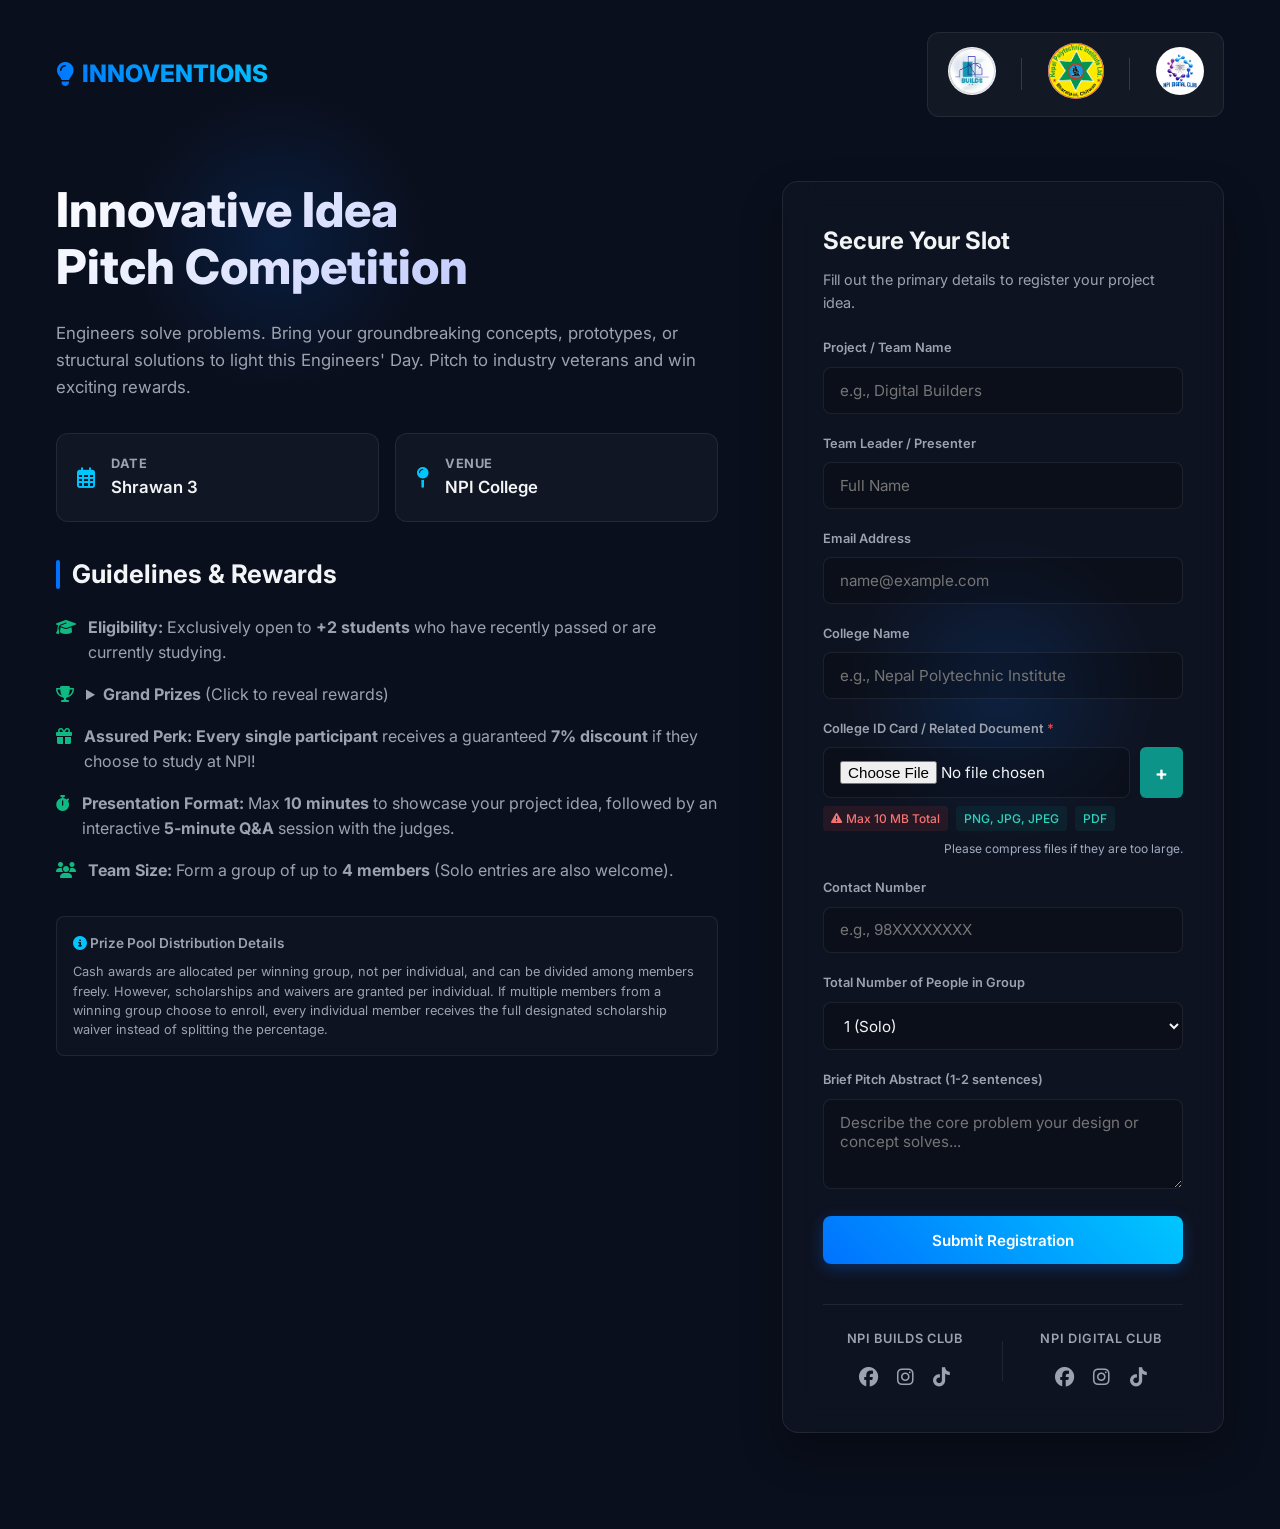
==== index.html @ 65d02bdf "more documents summit option" ====
<!DOCTYPE html>
<html lang="en">
<head>
    <meta charset="UTF-8">
    <meta name="viewport" content="width=device-width, initial-scale=1.0">
    <title>Engineers' Day - Idea Pitch Competition</title>
    <!-- Google Fonts & FontAwesome Icons -->
    <link href="https://fonts.googleapis.com/css2?family=Inter:wght@300;400;600;800&display=swap" rel="stylesheet">
    <link rel="stylesheet" href="https://cdnjs.cloudflare.com/ajax/libs/font-awesome/6.4.0/css/all.min.css">
    <!-- External CSS Link -->
    <link rel="stylesheet" href="style.css">
</head>
<body>

    <header class="animate-fade-in">
        <div class="logo"><i class="fa-solid fa-lightbulb"></i> INNOVENTIONS</div>
        
        <!-- Symmetrical Host Branding Block with Clickable Links -->
        <div class="host-branding">
            <!-- Builds Club Link -->
            <a href="https://npi-builds.vercel.app/" target="_blank" rel="noopener noreferrer" class="brand-link">
                <img src="images/buildsLogo.png" alt="Builds Club" class="brand-logo club-digital">
            </a>
            
            <span class="brand-divider"></span>
            
            <!-- NPI College Link -->
            <a href="https://www.npi.edu.np" target="_blank" rel="noopener noreferrer" class="brand-link">
                <img src="images/NPILogo.png" alt="College Logo" class="brand-logo college-center">
            </a>
            
            <span class="brand-divider"></span>
            
            <!-- Digital Club Link -->
            <a href="https://npi-digital.vercel.app/" target="_blank" rel="noopener noreferrer" class="brand-link">
                <img src="images/digitalLogo.png" alt="Digital Club" class="brand-logo club-builds">
            </a>
        </div>
    </header>

    <div class="container">
        
        <!-- Left Column: Branding and Overview Details -->
        <div class="hero-section">
            <h1 class="animate-slide-up" style="--delay: 1;">Innovative Idea<br>Pitch Competition</h1>
            <p class="tagline animate-slide-up" style="--delay: 2;">Engineers solve problems. Bring your groundbreaking concepts, prototypes, or structural solutions to light this Engineers' Day. Pitch to industry veterans and win exciting rewards.</p>
            
            <div class="event-meta animate-slide-up" style="--delay: 3;">
                <div class="meta-card">
                    <i class="fa-regular fa-calendar-days"></i>
                    <div>
                        <h3>Date</h3>
                        <p>Shrawan 3</p>
                    </div>
                </div>
                <div class="meta-card">
                    <i class="fa-solid fa-map-pin"></i>
                    <div>
                        <h3>Venue</h3>
                        <p>NPI College</p>
                    </div>
                </div>
            </div>

            <!-- Mobile-only injected container (Hidden on Desktop via CSS) -->
            <div class="mobile-form-placeholder"></div>

            <!-- Guidelines & Details Section -->
            <div class="details-block animate-slide-up" style="--delay: 4;">
                <h2>Guidelines & Rewards</h2>
                <ul class="perks-list">
                    <li>
                        <i class="fa-solid fa-graduation-cap"></i> 
                        <span><strong>Eligibility:</strong> Exclusively open to <strong>+2 students</strong> who have recently passed or are currently studying.</span>
                    </li>
                    <li>
                        <i class="fa-solid fa-trophy"></i> 
                        <span class="prize-toggle-container">
                            <details>
                                <summary><strong>Grand Prizes</strong> <span class="toggle-hint">(Click to reveal rewards)</span></summary>
                                <div class="prize-dropdown-content">
                                    • <strong>1st Place:</strong> <span class="neongreen-text">NPR 10,000 (NPR 10,000)</span> + <strong>50% Scholarship</strong> for 1st Year at NPI.<br>
                                    • <strong>2nd Place:</strong> <span class="neongreen-text">NPR 7,000 (NPR 7,000)</span> + <strong>30% Scholarship</strong> for 1st Year at NPI.<br>
                                    • <strong>3rd Place:</strong> <span class="neongreen-text">NPR 4,000 (NPR 4,000)</span> + <strong>15% Scholarship</strong> for 1st Year at NPI.
                                </div>
                            </details>
                        </span>
                    </li>
                    <li>
                        <i class="fa-solid fa-gift"></i> 
                        <span><strong>Assured Perk:</strong> <strong>Every single participant</strong> receives a guaranteed <strong>7% discount</strong> if they choose to study at NPI!</span>
                    </li>
                    <li>
                        <i class="fa-solid fa-stopwatch"></i> 
                        <span><strong>Presentation Format:</strong> Max <strong>10 minutes</strong> to showcase your project idea, followed by an interactive <strong>5-minute Q&A</strong> session with the judges.</span>
                    </li>
                    <li>
                        <i class="fa-solid fa-users"></i> 
                        <span><strong>Team Size:</strong> Form a group of up to <strong>4 members</strong> (Solo entries are also welcome).</span>
                    </li>
                </ul>

                <!-- Elegant Terms & Conditions Accordion / Detail Block -->
                <div style="margin-top: 2rem; padding: 1rem; background: rgba(255, 255, 255, 0.02); border: 1px solid var(--border-color); border-radius: 8px;">
                    <p style="font-size: 0.85rem; color: var(--text-muted); font-weight: 600; margin-bottom: 0.5rem;">
                        <i class="fa-solid fa-circle-info" style="color: var(--secondary);"></i> Prize Pool Distribution Details
                    </p>
                    <p style="font-size: 0.8rem; color: var(--text-muted); line-height: 1.5;">
                    Cash awards are allocated per winning group, not per individual, and can be divided among members freely. However, scholarships and waivers are granted per individual. If multiple members from a winning group choose to enroll, every individual member receives the full designated scholarship waiver instead of splitting the percentage.
                    </p>
                </div>
            </div>
        </div>

        <!-- Desktop Right Column / Mobile Inline Container -->
        <div class="form-card animate-pop-in" id="registrationCard">
            <h2>Secure Your Slot</h2>
            <p>Fill out the primary details to register your project idea.</p>
            
            <form id="registrationForm">
                <div class="form-group">
                    <label for="teamName">Project / Team Name</label>
                    <input type="text" id="teamName" name="teamName" class="form-control" placeholder="e.g., Digital Builders" required>
                </div>

                <div class="form-group">
                    <label for="leaderName">Team Leader / Presenter</label>
                    <input type="text" id="leaderName" name="leaderName" class="form-control" placeholder="Full Name" required>
                </div>

                <div class="form-group">
                    <label for="email">Email Address</label>
                    <input type="email" id="email" name="email" class="form-control" placeholder="name@example.com" required>
                </div>

                <div class="form-group">
                    <label for="collegeName">College Name</label>
                    <input type="text" id="collegeName" name="collegeName" class="form-control" placeholder="e.g., Nepal Polytechnic Institute" required>
                </div>

                <!-- NEW: Required Multiple File Upload Component with dynamic "+" integration -->
                <div class="form-group">
                    <label style="font-weight: 600; display: block; margin-bottom: 8px;">
                        College ID Card / Related Document <span style="color: #ef4444;">*</span>
                    </label>
                    
                    <div id="fileUploadContainer">
                        <div class="file-input-wrapper" style="display: flex; gap: 10px; margin-bottom: 8px;">
                            <input type="file" name="collegeDoc" class="form-control college-doc-file" accept="image/*,application/pdf" style="flex-grow: 1;" required>
                            <button type="button" id="addFileBtn" style="background-color: #0d9488; color: white; border: none; padding: 0 15px; border-radius: 6px; cursor: pointer; font-size: 1.2rem; font-weight: bold; transition: background 0.2s;">+</button>
                        </div>
                    </div>
                    
                    <div style="display: flex; flex-wrap: wrap; gap: 8px; align-items: center; margin-top: 6px;">
                        <span style="background-color: rgba(239, 68, 68, 0.1); color: #f87171; font-size: 0.75rem; padding: 3px 8px; border-radius: 4px; font-weight: 500; display: inline-flex; align-items: center; gap: 4px;">
                            <i class="fa-solid fa-triangle-exclamation" style="font-size: 0.7rem;"></i> Max 10 MB Total
                        </span>
                        <span style="background-color: rgba(13, 148, 136, 0.1); color: #2dd4bf; font-size: 0.75rem; padding: 3px 8px; border-radius: 4px; font-weight: 500;">
                            PNG, JPG, JPEG
                        </span>
                        <span style="background-color: rgba(13, 148, 136, 0.1); color: #2dd4bf; font-size: 0.75rem; padding: 3px 8px; border-radius: 4px; font-weight: 500;">
                            PDF
                        </span>
                        <span style="color: #a0aec0; font-size: 0.75rem; margin-left: auto;">
                            Please compress files if they are too large.
                        </span>
                    </div>
                </div>

                <div class="form-group">
                    <label for="contactnum">Contact Number</label>
                    <input type="tel" id="contactnum" name="contactnum" class="form-control" placeholder="e.g., 98XXXXXXXX" pattern="[0-9]{10}" title="Please enter a valid 10-digit mobile number" required>
                </div>

                <div class="form-group">
                    <label for="teamSize">Total Number of People in Group</label>
                    <select id="teamSize" name="teamSize" class="form-control" required>
                        <option value="1">1 (Solo)</option>
                        <option value="2">2 People</option>
                        <option value="3">3 People</option>
                        <option value="4">4 People</option>
                    </select>
                </div>

                <!-- Dynamic Container where extra member fields appear -->
                <div id="dynamicMembersContainer"></div>

                <div class="form-group">
                    <label for="ideaAbstract">Brief Pitch Abstract (1-2 sentences)</label>
                    <textarea id="ideaAbstract" name="ideaAbstract" class="form-control" placeholder="Describe the core problem your design or concept solves..." required></textarea>
                </div>

                <button type="submit" class="btn-submit">Submit Registration</button>
            </form>

            <!-- Symmetrical Dual-Club Social Links -->
            <div class="social-branding-footer">
                <div class="club-social-block">
                    <h4>NPI Builds Club</h4>
                    <div class="social-icons">
                        <a href="https://www.facebook.com/profile.php?id=61591646105792" target="_blank" rel="noopener noreferrer" title="Facebook"><i class="fa-brands fa-facebook"></i></a>
                        <a href="https://www.instagram.com/npibuids/" target="_blank" rel="noopener noreferrer" title="Instagram"><i class="fa-brands fa-instagram"></i></a>
                        <a href="https://www.tiktok.com/@npi.builds" target="_blank" rel="noopener noreferrer" title="TikTok"><i class="fa-brands fa-tiktok"></i></a>
                    </div>
                </div>
                
                <div class="social-vertical-divider"></div>

                <div class="club-social-block">
                    <h4>NPI Digital Club</h4>
                    <div class="social-icons">
                        <a href="https://www.facebook.com/profile.php?id=61587278999438" target="_blank" rel="noopener noreferrer" title="Facebook"><i class="fa-brands fa-facebook"></i></a>
                        <a href="https://www.instagram.com/npi_digital_club/" target="_blank" rel="noopener noreferrer" title="Instagram"><i class="fa-brands fa-instagram"></i></a>
                        <a href="https://www.tiktok.com/@npi.digital.club" target="_blank" rel="noopener noreferrer" title="TikTok"><i class="fa-brands fa-tiktok"></i></a>
                    </div>
                </div>
            </div>
        </div> <!-- End of registrationCard -->

    </div>

    <div class="toast" id="successToast">
        <i class="fa-solid fa-circle-check"></i> Registration submitted successfully!
    </div>

    <!-- External JavaScript Link -->
    <script src="script.js"></script>
</body>
</html>
---- style.css ----
:root {
    --primary: #0072ff;
    --secondary: #00c6ff;
    --bg-dark: #0a0f1d;
    --card-bg: rgba(255, 255, 255, 0.03);
    --border-color: rgba(255, 255, 255, 0.08);
    --text-light: #f3f4f6;
    --text-muted: #9ca3af;
    --ease-out-expo: cubic-bezier(0.16, 1, 0.3, 1);
}

* {
    box-sizing: border-box;
    margin: 0;
    padding: 0;
    font-family: 'Inter', sans-serif;
}

body {
    background-color: var(--bg-dark);
    color: var(--text-light);
    overflow-x: hidden;
    line-height: 1.6;
}

body::before, body::after {
    content: '';
    position: absolute;
    width: 300px;
    height: 300px;
    border-radius: 50%;
    background: radial-gradient(circle, rgba(0, 114, 255, 0.15) 0%, transparent 70%);
    z-index: -1;
}
body::before { top: 10%; left: 10%; }
body::after { top: 60%; right: 10%; }

header {
    max-width: 1200px;
    margin: 0 auto;
    padding: 2rem 1rem;
    display: flex;
    justify-content: space-between;
    align-items: center;
}

.logo {
    font-weight: 800;
    font-size: 1.5rem;
    display: flex;
    align-items: center;
    gap: 0.5rem;
    background: linear-gradient(45deg, var(--primary), var(--secondary));
    -webkit-background-clip: text;
    -webkit-text-fill-color: transparent;
}




header {
    max-width: 1200px;
    margin: 0 auto;
    padding: 2rem 1rem;
    display: flex;
    justify-content: space-between;
    align-items: center;
    gap: 1.5rem; /* Prevents overlap on tight screens */
    flex-wrap: wrap; /* Automatically drops logos below text neatly on small phones */
}

/* Styling for the logo container */
.host-branding {
    display: flex;
    align-items: center;
    gap: 1.2rem; /* Increased spacing between elements */
    background: rgba(255, 255, 255, 0.04);
    padding: 0.6rem 1.2rem;
    border-radius: 12px;
    border: 1px solid var(--border-color);
    backdrop-filter: blur(8px);
}

.brand-logo {
    height: 48px; /* Boosted base height so details are actually visible */
    width: auto;
    object-fit: contain;
    border-radius: 56px; /* Softens the sharp corners of the square images */
    transition: transform 0.2s ease;
}

.brand-logo:hover {
    transform: scale(1.1); /* Fun little hover zoom micro-interaction */
}

/* Highlight the center college logo by making it standout */
.brand-logo.college-center {
    height: 56px; /* Noticeably larger center anchor */
}

.brand-divider {
    display: inline-block; /* Forces the browser to respect the width and height properties */
    width: 1px;
    height: 32px;
    background-color: rgba(255, 255, 255, 0.15); /* Sleek translucent white line */
    margin: 0 0.4rem; /* Adds balanced spacing around the lines */
}



.container {
    max-width: 1200px;
    margin: 0 auto;
    padding: 1rem 1rem 6rem 1rem;
    display: grid;
    grid-template-columns: 1fr;
    gap: 2.5rem;
}

/* Hero / Details Column styling */
.hero-section h1 {
    font-size: 2.5rem;
    font-weight: 800;
    line-height: 1.2;
    margin-bottom: 1.5rem;
    background: linear-gradient(135deg, #ffffff 0%, #a5b4fc 100%);
    -webkit-background-clip: text;
    -webkit-text-fill-color: transparent;
}

.tagline {
    font-size: 1.05rem;
    color: var(--text-muted);
    margin-bottom: 2rem;
}

/* High-contrast Neon Highlight for Cash Prizes */
.neongreen-text {
    color: #00ffcc; 
    font-weight: 700;
    text-shadow: 0 0 8px rgba(0, 255, 204, 0.6), 
                 0 0 20px rgba(0, 255, 204, 0.2);
}


.event-meta {
    display: flex;
    flex-direction: column;
    gap: 1rem;
    margin-bottom: 2rem;
}

.meta-card {
    background: var(--card-bg);
    border: 1px solid var(--border-color);
    padding: 1.25rem;
    border-radius: 12px;
    display: flex;
    align-items: center;
    gap: 1rem;
    backdrop-filter: blur(8px);
}

.meta-card i {
    font-size: 1.3rem;
    color: var(--secondary);
}

.meta-card h3 {
    font-size: 0.8rem;
    color: var(--text-muted);
    text-transform: uppercase;
    letter-spacing: 0.5px;
}

.meta-card p {
    font-weight: 600;
    font-size: 1.05rem;
}

.details-block {
    margin-top: 2rem;
}

.details-block h2 {
    font-size: 1.6rem;
    margin-bottom: 1.25rem;
    position: relative;
    padding-left: 1rem;
}

.details-block h2::before {
    content: '';
    position: absolute;
    left: 0;
    top: 15%;
    height: 70%;
    width: 4px;
    background: var(--primary);
    border-radius: 2px;
}

.perks-list {
    list-style: none;
}

.perks-list li {
    margin-bottom: 1rem;
    display: flex;
    align-items: flex-start;
    gap: 0.75rem;
    color: var(--text-muted);
}

.perks-list li i {
    color: #10b981;
    margin-top: 0.25rem;
}

/* Registration Form Card styling */
.form-card {
    background: rgba(255, 255, 255, 0.02);
    border: 1px solid var(--border-color);
    border-radius: 16px;
    padding: 2rem;
    backdrop-filter: blur(16px);
    box-shadow: 0 20px 40px rgba(0,0,0,0.3);
}

.form-card h2 {
    font-size: 1.5rem;
    margin-bottom: 0.5rem;
}

.form-card p {
    color: var(--text-muted);
    font-size: 0.9rem;
    margin-bottom: 1.5rem;
}

.form-group {
    margin-bottom: 1.25rem;
}

.form-group label {
    display: block;
    font-size: 0.8rem;
    color: var(--text-muted);
    margin-bottom: 0.5rem;
    font-weight: 600;
}

.form-control {
    width: 100%;
    background: rgba(0, 0, 0, 0.2);
    border: 1px solid var(--border-color);
    border-radius: 8px;
    padding: 0.8rem 1rem;
    color: var(--text-light);
    font-size: 0.95rem;
    transition: all 0.3s ease;
}

.form-control:focus {
    outline: none;
    border-color: var(--primary);
    box-shadow: 0 0 0 3px rgba(0, 114, 255, 0.15);
}

textarea.form-control {
    resize: vertical;
    min-height: 90px;
}

.btn-submit {
    width: 100%;
    background: linear-gradient(45deg, var(--primary), var(--secondary));
    color: white;
    border: none;
    padding: 0.9rem;
    border-radius: 8px;
    font-size: 0.95rem;
    font-weight: 600;
    cursor: pointer;
    transition: transform 0.2s, opacity 0.2s;
    box-shadow: 0 4px 15px rgba(0, 114, 255, 0.3);
}

.btn-submit:hover {
    transform: translateY(-2px);
    opacity: 0.95;
}

.btn-submit:active {
    transform: translateY(0);
}

/* Mobile ordering utility placeholder */
.mobile-form-placeholder {
    display: block;
}

/* Toast Success Box */
.toast {
    position: fixed;
    bottom: 2rem;
    right: 2rem;
    background: #10b981;
    color: white;
    padding: 1rem 2rem;
    border-radius: 8px;
    box-shadow: 0 10px 20px rgba(0,0,0,0.2);
    display: none;
    animation: slideIn 0.3s ease forwards;
    z-index: 100;
}

/* ==========================================================================
   ADDED CLEAN ENTRY ANIMATIONS (Safe & Independent)
   ========================================================================== */
.animate-fade-in {
    animation: fadeIn 0.8s var(--ease-out-expo) forwards;
}

.animate-slide-up {
    opacity: 0;
    animation: slideUp 0.8s var(--ease-out-expo) forwards;
    animation-delay: calc(var(--delay) * 0.12s);
}

.animate-pop-in {
    opacity: 0;
    animation: popIn 1s var(--ease-out-expo) forwards;
    animation-delay: 0.35s;
}

@keyframes fadeIn {
    from { opacity: 0; }
    to { opacity: 1; }
}

@keyframes slideUp {
    from {
        opacity: 0;
        transform: translateY(30px);
    }
    to {
        opacity: 1;
        transform: translateY(0);
    }
}

@keyframes popIn {
    from {
        opacity: 0;
        transform: scale(0.97) translateY(10px);
    }
    to {
        opacity: 1;
        transform: scale(1) translateY(0);
    }
}

@keyframes slideIn {
    from { transform: translateY(100px); opacity: 0; }
    to { transform: translateY(0); opacity: 1; }
}

/* Responsive Desktop Media Query overrides */
@media (min-width: 768px) {
    .event-meta {
        flex-direction: row;
    }
    .meta-card {
        flex: 1;
    }
}

@media (min-width: 968px) {
    .container {
        grid-template-columns: 1.2fr 0.8fr;
        align-items: start;
        gap: 4rem;
        padding-top: 2rem;
    }
    .hero-section h1 {
        font-size: 3rem;
    }
    .form-card {
        position: sticky;
        top: 2rem;
        padding: 2.5rem;
    }
    .mobile-form-placeholder {
        display: none;
    }
}


/* Dual-Club Social Footer Design */
.social-branding-footer {
    display: flex;
    justify-content: space-between;
    align-items: center;
    margin-top: 2.5rem;
    padding-top: 1.5rem;
    border-top: 1px solid var(--border-color);
}

.club-social-block {
    flex: 1;
    text-align: center;
}

.club-social-block h4 {
    font-size: 0.8rem;
    color: var(--text-muted);
    font-weight: 600;
    text-transform: uppercase;
    letter-spacing: 0.05em;
    margin-bottom: 0.75rem;
}

.social-icons {
    display: flex;
    justify-content: center;
    gap: 1.2rem;
}

.social-icons a {
    color: var(--text-muted);
    font-size: 1.2rem;
    transition: color 0.2s ease, transform 0.2s ease;
}

.social-icons a:hover {
    transform: translateY(-2px);
}

/* Hover Accent Profiles */
.club-social-block:first-of-type .social-icons a:hover {
    color: var(--primary); /* Neon color choice 1 */
}

.club-social-block:last-of-type .social-icons a:hover {
    color: var(--secondary); /* Neon color choice 2 */
}

.social-vertical-divider {
    width: 1px;
    height: 40px;
    background: var(--border-color);
    margin: 0 1rem;
}

/* Responsive collapse for small screens */
@media (max-width: 480px) {
    .social-branding-footer {
        flex-direction: column;
        gap: 1.5rem;
    }
    .social-vertical-divider {
        display: none;
    }
}
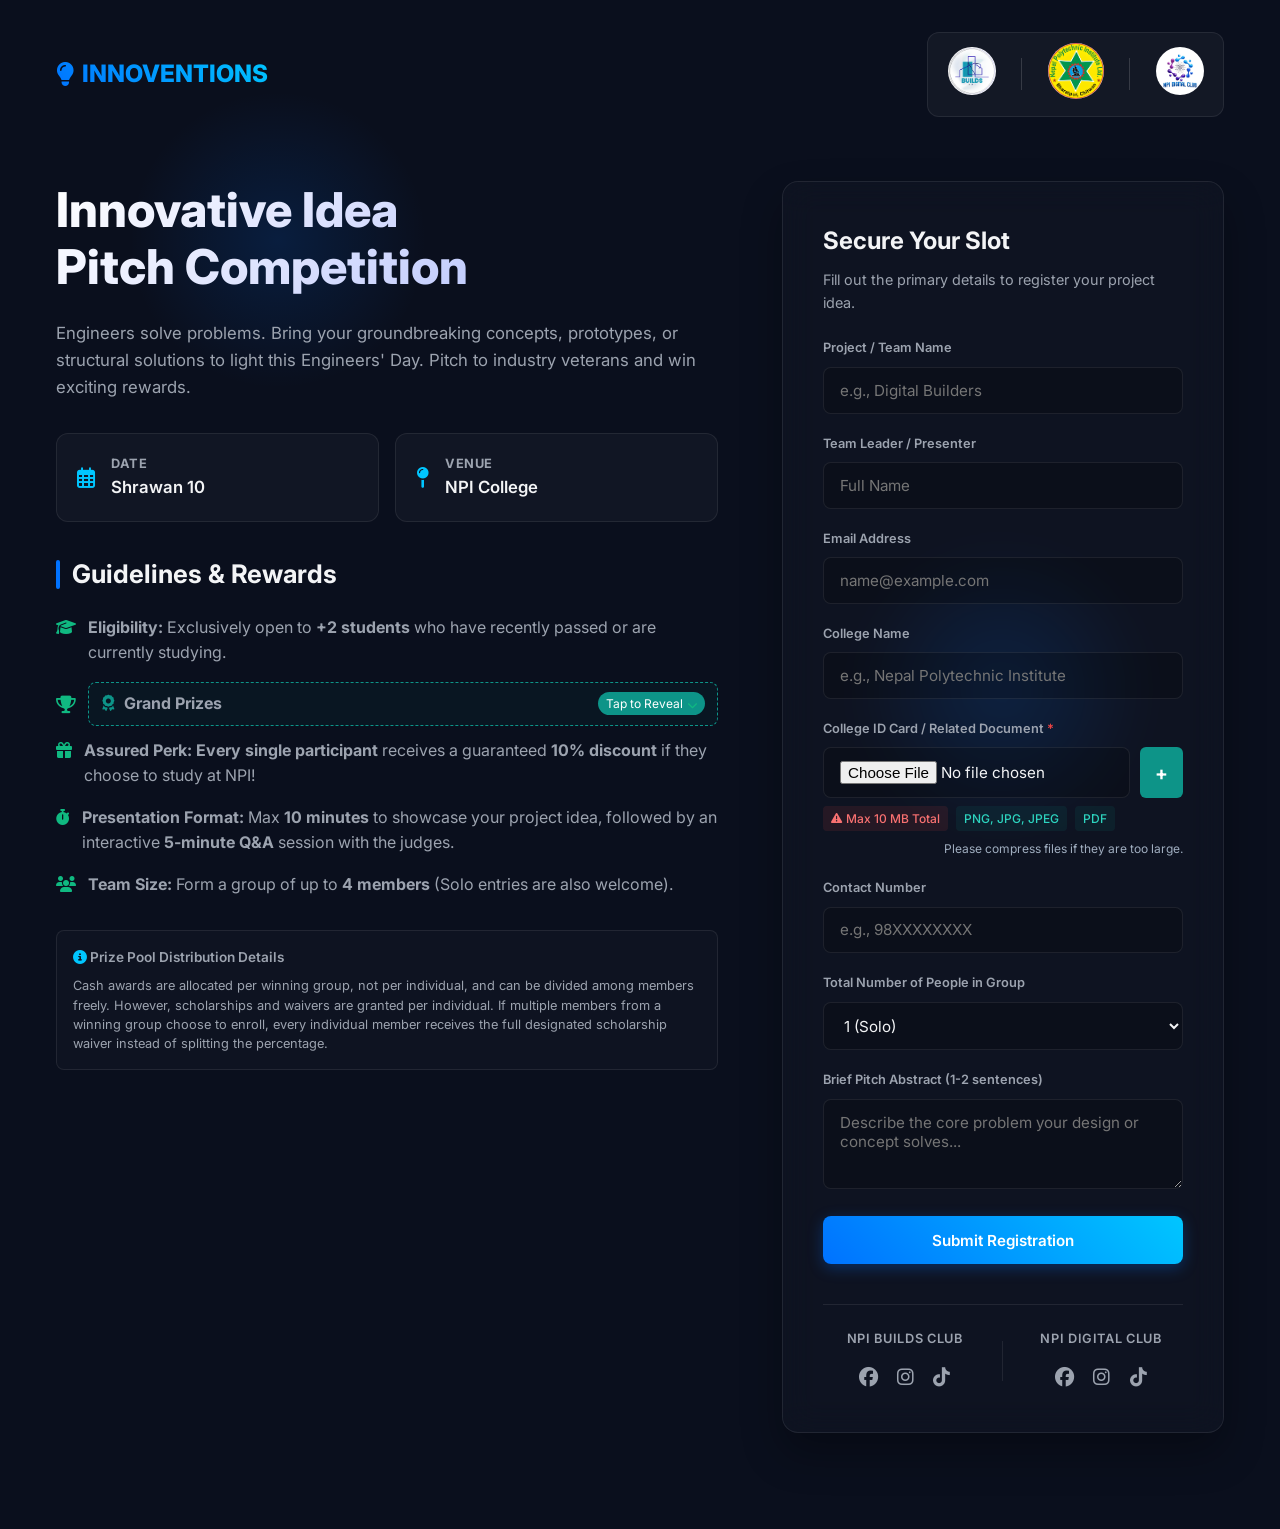
==== commit 56029a48: "date change and price more clear" ====
--- a/index.html
+++ b/index.html
@@ -50,7 +50,7 @@
                     <i class="fa-regular fa-calendar-days"></i>
                     <div>
                         <h3>Date</h3>
-                        <p>Shrawan 3</p>
+                        <p>Shrawan 10</p>
                     </div>
                 </div>
                 <div class="meta-card">
@@ -73,22 +73,30 @@
                         <i class="fa-solid fa-graduation-cap"></i> 
                         <span><strong>Eligibility:</strong> Exclusively open to <strong>+2 students</strong> who have recently passed or are currently studying.</span>
                     </li>
-                    <li>
-                        <i class="fa-solid fa-trophy"></i> 
-                        <span class="prize-toggle-container">
-                            <details>
-                                <summary><strong>Grand Prizes</strong> <span class="toggle-hint">(Click to reveal rewards)</span></summary>
-                                <div class="prize-dropdown-content">
-                                    • <strong>1st Place:</strong> <span class="neongreen-text">NPR 10,000 (NPR 10,000)</span> + <strong>50% Scholarship</strong> for 1st Year at NPI.<br>
-                                    • <strong>2nd Place:</strong> <span class="neongreen-text">NPR 7,000 (NPR 7,000)</span> + <strong>30% Scholarship</strong> for 1st Year at NPI.<br>
-                                    • <strong>3rd Place:</strong> <span class="neongreen-text">NPR 4,000 (NPR 4,000)</span> + <strong>15% Scholarship</strong> for 1st Year at NPI.
+                    <li style="display: flex; align-items: center; gap: 12px; margin-bottom: 12px;">
+                        <i class="fa-solid fa-trophy" style="font-size: 1.1rem; flex-shrink: 0; margin-top: 2px;"></i> 
+                        <span class="prize-toggle-container" style="flex-grow: 1;">
+                            <details class="prize-details-wrapper" style="background: rgba(13, 148, 136, 0.05); border: 1px dashed #0d9488; border-radius: 8px; padding: 0.5rem 0.8rem;">
+                                <summary class="prize-summary-trigger" style="cursor: pointer; font-weight: 600; list-style: none; display: flex; align-items: center; justify-content: space-between; gap: 8px; outline: none; user-select: none;">
+                                    <span>
+                                        <i class="fa-solid fa-award" style="color: #0d9488; margin-right: 6px;"></i>
+                                        <strong>Grand Prizes</strong>
+                                    </span>
+                                    <span class="toggle-hint" style="font-size: 0.75rem; background: #0d9488; color: white; padding: 2px 8px; border-radius: 12px; font-weight: 400; display: inline-flex; align-items: center; gap: 4px; transition: transform 0.2s;">
+                                        Tap to Reveal <i class="fa-solid fa-chevron-down" style="font-size: 0.65rem;"></i>
+                                    </span>
+                                </summary>
+                                <div class="prize-dropdown-content" style="margin-top: 0.75rem; padding-top: 0.75rem; border-top: 1px solid rgba(13, 148, 136, 0.15); line-height: 1.6;">
+                                    • <strong>1st Place:</strong> <span class="neongreen-text" style="color: #2dd4bf; font-weight: 600;">NPR 10,000 (NPR 10,000)</span> + <strong>50% Scholarship</strong> for 1st Year at NPI.<br>
+                                    • <strong>2nd Place:</strong> <span class="neongreen-text" style="color: #2dd4bf; font-weight: 600;">NPR 7,000 (NPR 7,000)</span> + <strong>30% Scholarship</strong> for 1st Year at NPI.<br>
+                                    • <strong>3rd Place:</strong> <span class="neongreen-text" style="color: #2dd4bf; font-weight: 600;">NPR 4,000 (NPR 4,000)</span> + <strong>20% Scholarship</strong> for 1st Year at NPI.
                                 </div>
                             </details>
                         </span>
                     </li>
                     <li>
                         <i class="fa-solid fa-gift"></i> 
-                        <span><strong>Assured Perk:</strong> <strong>Every single participant</strong> receives a guaranteed <strong>7% discount</strong> if they choose to study at NPI!</span>
+                        <span><strong>Assured Perk:</strong> <strong>Every single participant</strong> receives a guaranteed <strong>10% discount</strong> if they choose to study at NPI!</span>
                     </li>
                     <li>
                         <i class="fa-solid fa-stopwatch"></i> 
@@ -223,6 +231,23 @@
         <i class="fa-solid fa-circle-check"></i> Registration submitted successfully!
     </div>
 
+    <!-- Registration Review Confirmation Modal -->
+    <div id="reviewModal" class="modal-overlay" style="display: none;">
+        <div class="modal-content animate-pop-in">
+            <h2>Review Your Registration</h2>
+            <p style="color: var(--text-muted); margin-bottom: 1.5rem;">Please check all details carefully before submitting. You cannot modify them after confirmation.</p>
+            
+            <div id="reviewSummary" class="review-grid">
+                <!-- JavaScript will inject the data summaries here dynamically -->
+            </div>
+            
+            <div class="modal-actions">
+                <button type="button" id="backEditBtn" class="btn-back">Go Back & Edit</button>
+                <button type="button" id="finalConfirmBtn" class="btn-confirm">Confirm & Submit</button>
+            </div>
+        </div>
+    </div>
+    
     <!-- External JavaScript Link -->
     <script src="script.js"></script>
 </body>
--- a/style.css
+++ b/style.css
@@ -463,3 +463,115 @@
         display: none;
     }
 }
+
+/* Modal Overlay Styling */
+.modal-overlay {
+    position: fixed;
+    top: 0;
+    left: 0;
+    width: 100%;
+    height: 100%;
+    background: rgba(10, 15, 30, 0.85);
+    backdrop-filter: blur(8px);
+    display: flex;
+    justify-content: center;
+    align-items: center;
+    z-index: 2000;
+    padding: 20px;
+}
+
+/* Modal Content Window */
+.modal-content {
+    background: #111827;
+    border: 1px solid var(--border-color);
+    border-radius: 12px;
+    max-width: 650px;
+    width: 100%;
+    max-height: 85vh;
+    overflow-y: auto;
+    padding: 2rem;
+    box-shadow: 0 20px 25px -5px rgba(0, 0, 0, 0.5);
+}
+
+.modal-content h2 {
+    color: #fff;
+    font-size: 1.5rem;
+    margin-bottom: 0.5rem;
+}
+
+/* Grid layout for displaying field values */
+.review-grid {
+    display: grid;
+    grid-template-columns: 1fr;
+    gap: 12px;
+    background: rgba(255, 255, 255, 0.02);
+    padding: 1.2rem;
+    border-radius: 8px;
+    border: 1px solid rgba(255, 255, 255, 0.05);
+    margin-bottom: 2rem;
+}
+
+.review-item {
+    display: flex;
+    flex-direction: column;
+    border-bottom: 1px solid rgba(255, 255, 255, 0.05);
+    padding-bottom: 8px;
+}
+
+.review-item:last-child {
+    border-bottom: none;
+    padding-bottom: 0;
+}
+
+.review-label {
+    font-size: 0.75rem;
+    color: var(--secondary);
+    text-transform: uppercase;
+    font-weight: 600;
+    letter-spacing: 0.05em;
+}
+
+.review-value {
+    font-size: 0.95rem;
+    color: #e2e8f0;
+    margin-top: 4px;
+    word-break: break-word;
+}
+
+/* Action Buttons Inside Modal */
+.modal-actions {
+    display: flex;
+    gap: 12px;
+    justify-content: flex-end;
+}
+
+.btn-back {
+    background: transparent;
+    border: 1px solid #4a5568;
+    color: #a0aec0;
+    padding: 10px 20px;
+    border-radius: 6px;
+    cursor: pointer;
+    font-weight: 600;
+    transition: all 0.2s;
+}
+
+.btn-back:hover {
+    background: rgba(255, 255, 255, 0.05);
+    color: #fff;
+}
+
+.btn-confirm {
+    background: #0d9488;
+    border: none;
+    color: white;
+    padding: 10px 24px;
+    border-radius: 6px;
+    cursor: pointer;
+    font-weight: 600;
+    transition: background 0.2s;
+}
+
+.btn-confirm:hover {
+    background: #0f766e;
+}
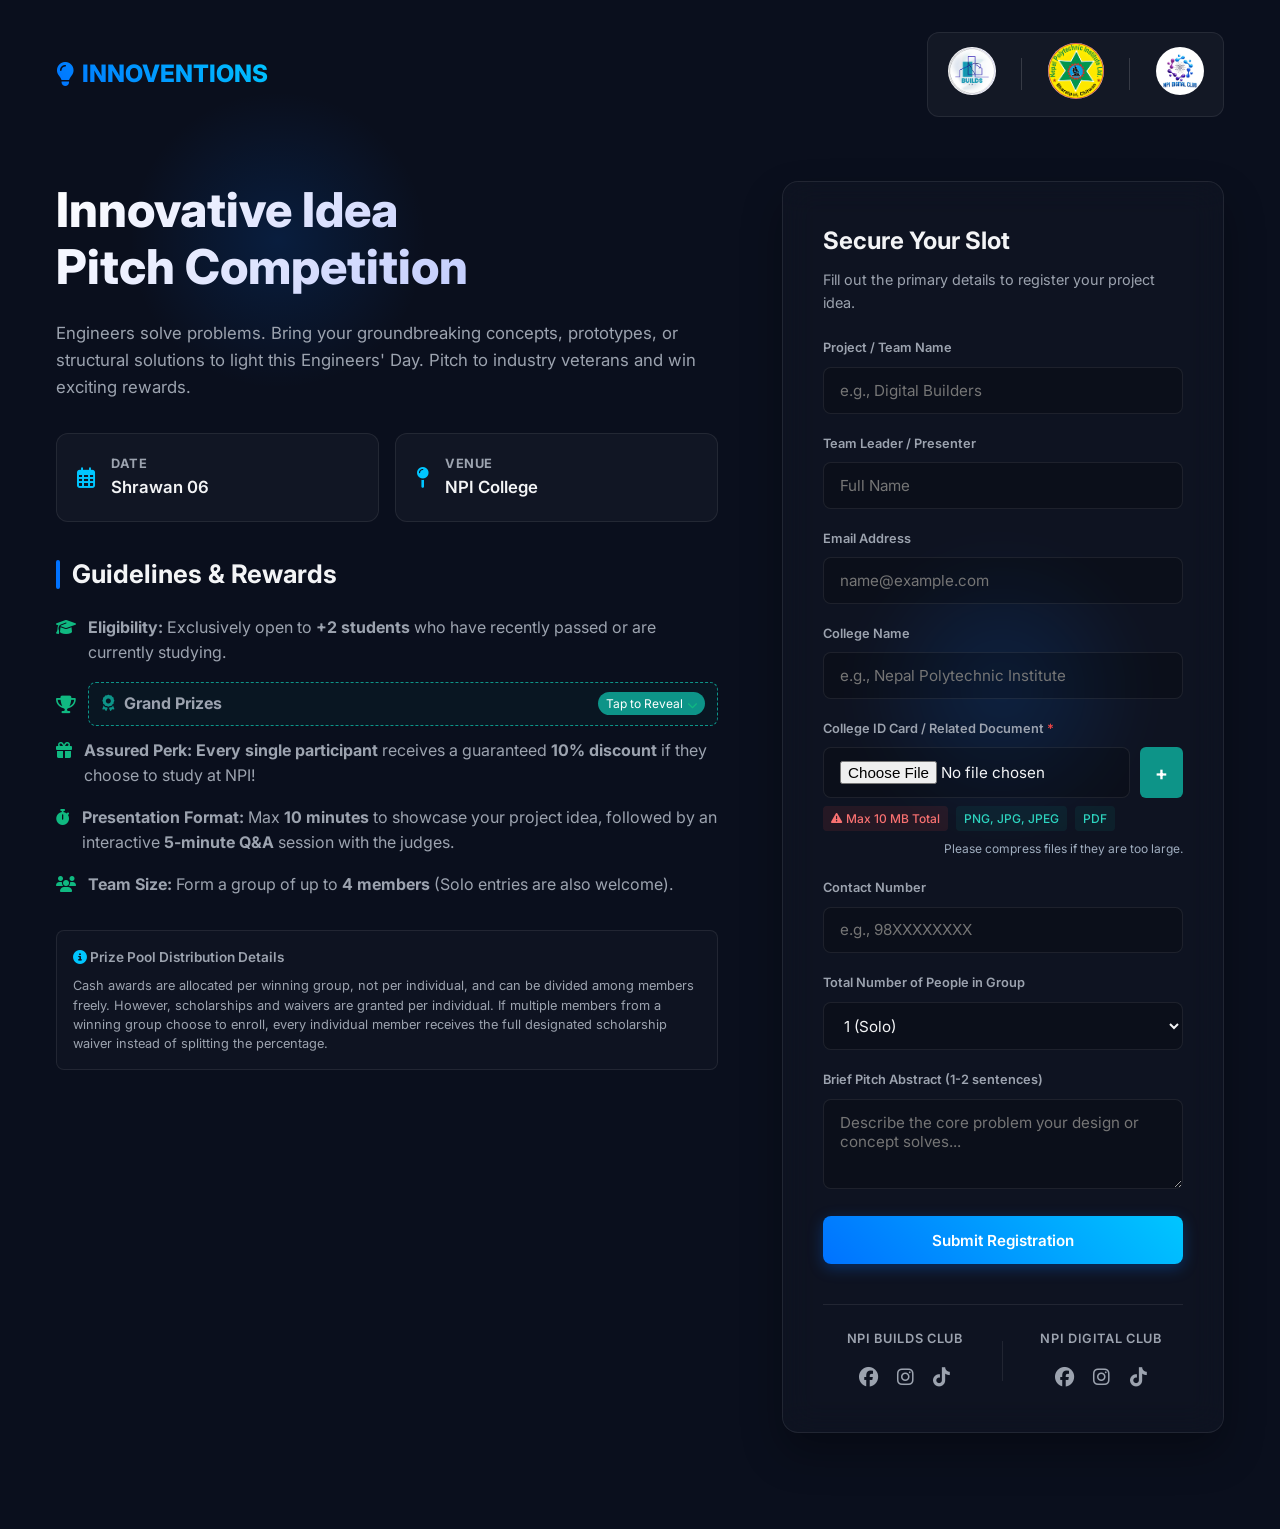
==== commit fbc72e75: "date changed" ====
--- a/index.html
+++ b/index.html
@@ -50,7 +50,7 @@
                     <i class="fa-regular fa-calendar-days"></i>
                     <div>
                         <h3>Date</h3>
-                        <p>Shrawan 10</p>
+                        <p>Shrawan 06</p>
                     </div>
                 </div>
                 <div class="meta-card">
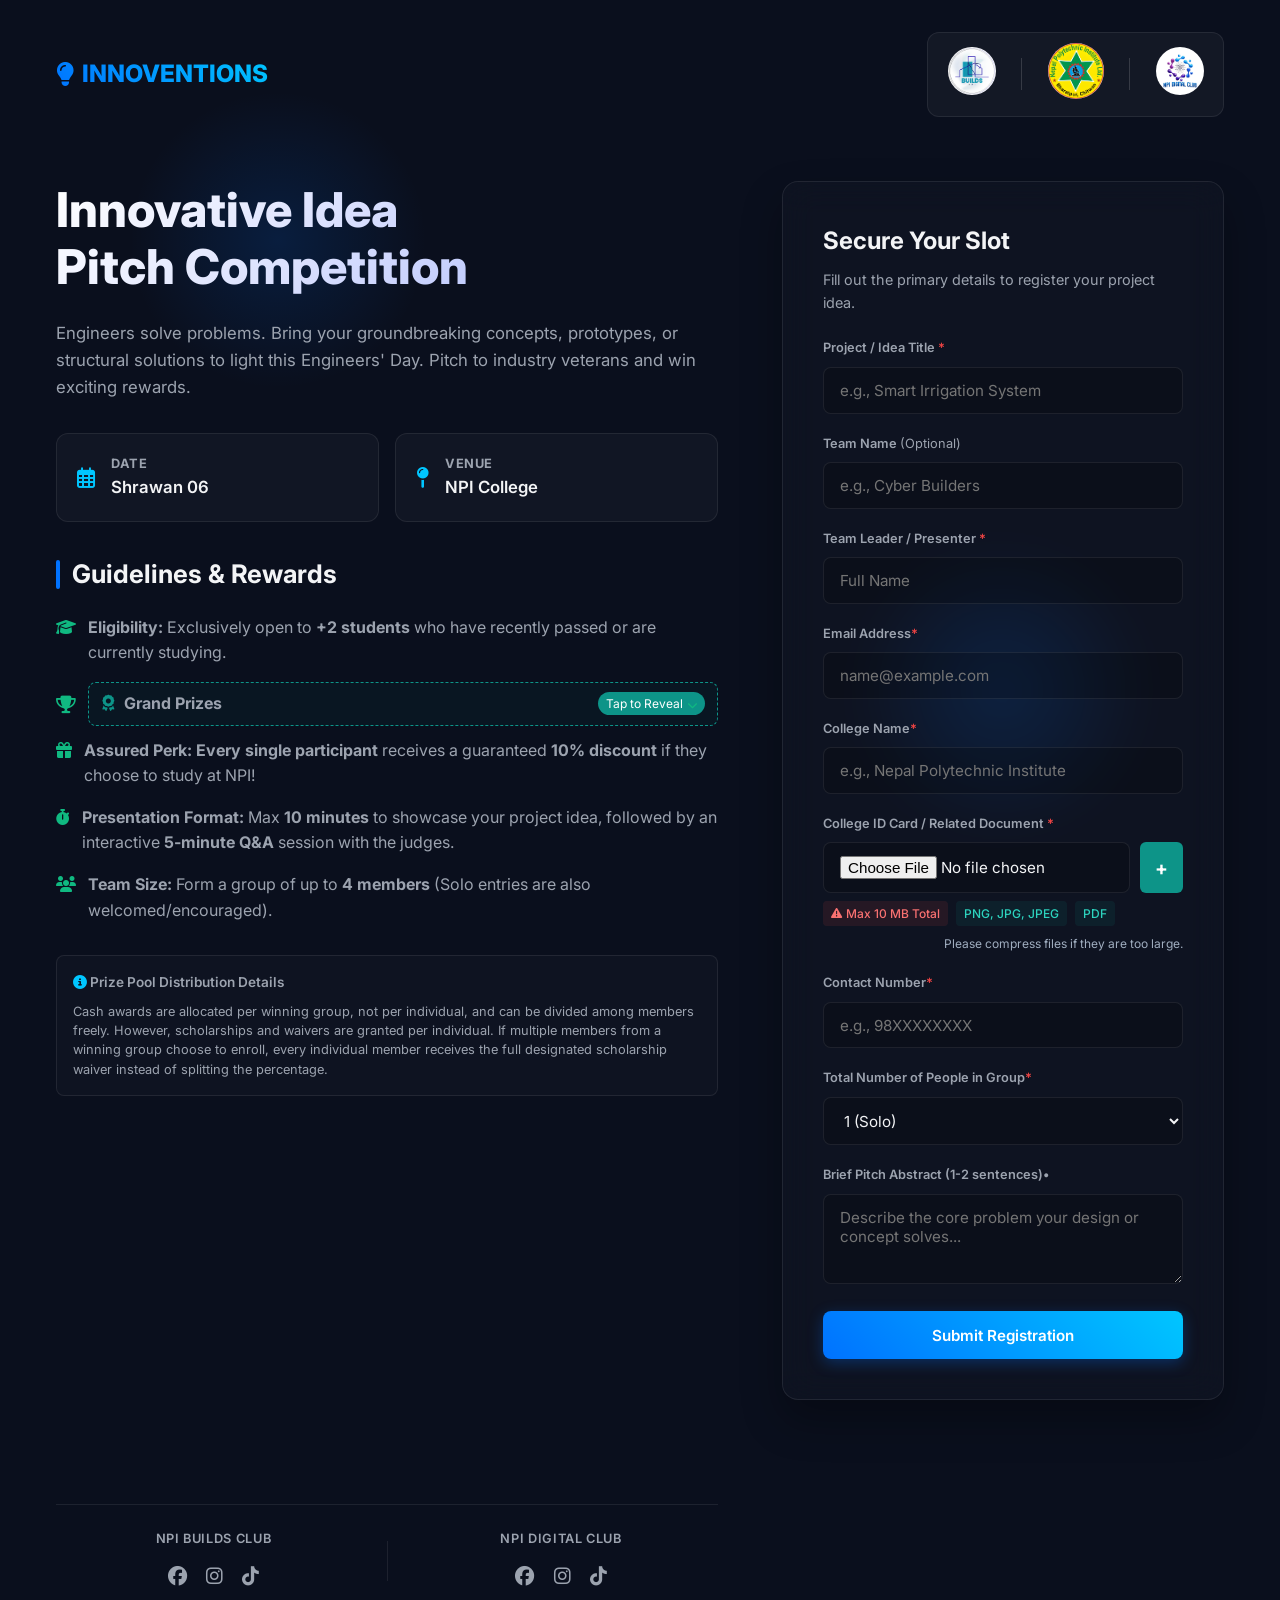
==== commit c7df54e0: "optional and needed signal or visual que added" ====
--- a/index.html
+++ b/index.html
@@ -87,9 +87,9 @@
                                     </span>
                                 </summary>
                                 <div class="prize-dropdown-content" style="margin-top: 0.75rem; padding-top: 0.75rem; border-top: 1px solid rgba(13, 148, 136, 0.15); line-height: 1.6;">
-                                    • <strong>1st Place:</strong> <span class="neongreen-text" style="color: #2dd4bf; font-weight: 600;">NPR 10,000 (NPR 10,000)</span> + <strong>50% Scholarship</strong> for 1st Year at NPI.<br>
-                                    • <strong>2nd Place:</strong> <span class="neongreen-text" style="color: #2dd4bf; font-weight: 600;">NPR 7,000 (NPR 7,000)</span> + <strong>30% Scholarship</strong> for 1st Year at NPI.<br>
-                                    • <strong>3rd Place:</strong> <span class="neongreen-text" style="color: #2dd4bf; font-weight: 600;">NPR 4,000 (NPR 4,000)</span> + <strong>20% Scholarship</strong> for 1st Year at NPI.
+                                    • <strong>1st Place:</strong> <span class="neongreen-text" style="color: #2dd4bf; font-weight: 600;">NPR 10,000 </span> + <strong>50% Scholarship</strong> for 1st Year at NPI.<br>
+                                    • <strong>2nd Place:</strong> <span class="neongreen-text" style="color: #2dd4bf; font-weight: 600;">NPR 7,000 </span> + <strong>30% Scholarship</strong> for 1st Year at NPI.<br>
+                                    • <strong>3rd Place:</strong> <span class="neongreen-text" style="color: #2dd4bf; font-weight: 600;">NPR 4,000 </span> + <strong>20% Scholarship</strong> for 1st Year at NPI.
                                 </div>
                             </details>
                         </span>
@@ -104,7 +104,7 @@
                     </li>
                     <li>
                         <i class="fa-solid fa-users"></i> 
-                        <span><strong>Team Size:</strong> Form a group of up to <strong>4 members</strong> (Solo entries are also welcome).</span>
+                        <span><strong>Team Size:</strong> Form a group of up to <strong>4 members</strong> (Solo entries are also welcomed/encouraged).</span>
                     </li>
                 </ul>
 
@@ -121,32 +121,40 @@
         </div>
 
         <!-- Desktop Right Column / Mobile Inline Container -->
+      <!-- Desktop Right Column / Mobile Inline Container -->
         <div class="form-card animate-pop-in" id="registrationCard">
             <h2>Secure Your Slot</h2>
             <p>Fill out the primary details to register your project idea.</p>
             
             <form id="registrationForm">
-                <div class="form-group">
-                    <label for="teamName">Project / Team Name</label>
-                    <input type="text" id="teamName" name="teamName" class="form-control" placeholder="e.g., Digital Builders" required>
-                </div>
-
-                <div class="form-group">
-                    <label for="leaderName">Team Leader / Presenter</label>
+                <!-- Project Name (Mandatory) -->
+                <div class="form-group">
+                    <label for="projectName">Project / Idea Title <span style="color: #ef4444;">*</span></label>
+                    <input type="text" id="projectName" name="projectName" class="form-control" placeholder="e.g., Smart Irrigation System" required>
+                </div>
+
+                <!-- Team Name (Optional) -->
+                <div class="form-group">
+                    <label for="teamName">Team Name <span style="color: var(--text-muted); font-weight: normal;">(Optional)</span></label>
+                    <input type="text" id="teamName" name="teamName" class="form-control" placeholder="e.g., Cyber Builders">
+                </div>
+
+                <div class="form-group">
+                    <label for="leaderName">Team Leader / Presenter <span style="color: #ef4444;">*</span> </label>
                     <input type="text" id="leaderName" name="leaderName" class="form-control" placeholder="Full Name" required>
                 </div>
 
                 <div class="form-group">
-                    <label for="email">Email Address</label>
+                    <label for="email">Email Address<span style="color: #ef4444;">*</span> </label>
                     <input type="email" id="email" name="email" class="form-control" placeholder="name@example.com" required>
                 </div>
 
                 <div class="form-group">
-                    <label for="collegeName">College Name</label>
+                    <label for="collegeName">College Name<span style="color: #ef4444;">*</span> </label>
                     <input type="text" id="collegeName" name="collegeName" class="form-control" placeholder="e.g., Nepal Polytechnic Institute" required>
                 </div>
 
-                <!-- NEW: Required Multiple File Upload Component with dynamic "+" integration -->
+                <!-- Required Multiple File Upload Component with dynamic "+" integration -->
                 <div class="form-group">
                     <label style="font-weight: 600; display: block; margin-bottom: 8px;">
                         College ID Card / Related Document <span style="color: #ef4444;">*</span>
@@ -176,12 +184,12 @@
                 </div>
 
                 <div class="form-group">
-                    <label for="contactnum">Contact Number</label>
+                    <label for="contactnum">Contact Number<span style="color: #ef4444;">*</span> </label>
                     <input type="tel" id="contactnum" name="contactnum" class="form-control" placeholder="e.g., 98XXXXXXXX" pattern="[0-9]{10}" title="Please enter a valid 10-digit mobile number" required>
                 </div>
 
                 <div class="form-group">
-                    <label for="teamSize">Total Number of People in Group</label>
+                    <label for="teamSize">Total Number of People in Group<span style="color: #ef4444;">*</span> </label>
                     <select id="teamSize" name="teamSize" class="form-control" required>
                         <option value="1">1 (Solo)</option>
                         <option value="2">2 People</option>
@@ -194,12 +202,13 @@
                 <div id="dynamicMembersContainer"></div>
 
                 <div class="form-group">
-                    <label for="ideaAbstract">Brief Pitch Abstract (1-2 sentences)</label>
+                    <label for="ideaAbstract">Brief Pitch Abstract (1-2 sentences)<span class="required-dot">•</span></label>
                     <textarea id="ideaAbstract" name="ideaAbstract" class="form-control" placeholder="Describe the core problem your design or concept solves..." required></textarea>
                 </div>
 
                 <button type="submit" class="btn-submit">Submit Registration</button>
             </form>
+        </div>
 
             <!-- Symmetrical Dual-Club Social Links -->
             <div class="social-branding-footer">
--- a/style.css
+++ b/style.css
@@ -574,4 +574,4 @@
 
 .btn-confirm:hover {
     background: #0f766e;
-}+}
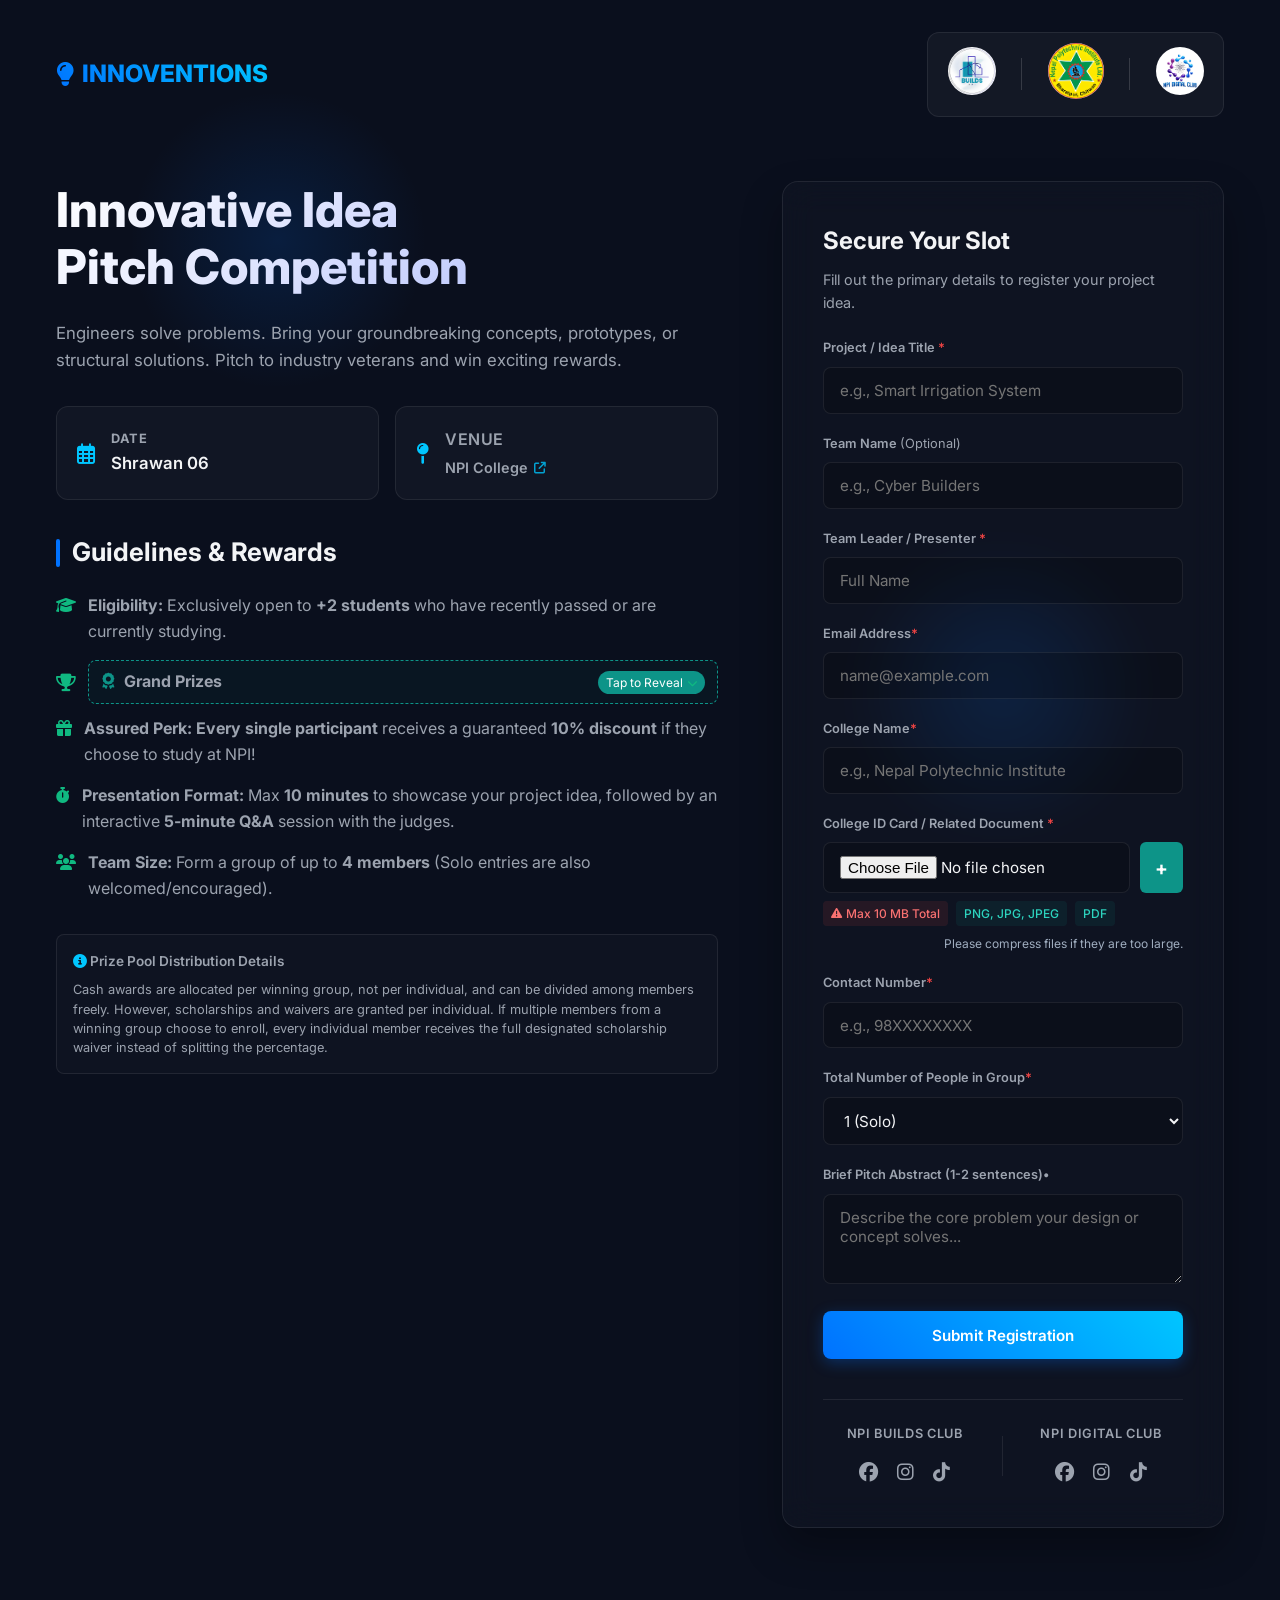
==== commit 27eb7d44: "faster submit because now files are compressed and also included google maps for venue" ====
--- a/index.html
+++ b/index.html
@@ -43,7 +43,7 @@
         <!-- Left Column: Branding and Overview Details -->
         <div class="hero-section">
             <h1 class="animate-slide-up" style="--delay: 1;">Innovative Idea<br>Pitch Competition</h1>
-            <p class="tagline animate-slide-up" style="--delay: 2;">Engineers solve problems. Bring your groundbreaking concepts, prototypes, or structural solutions to light this Engineers' Day. Pitch to industry veterans and win exciting rewards.</p>
+            <p class="tagline animate-slide-up" style="--delay: 2;">Engineers solve problems. Bring your groundbreaking concepts, prototypes, or structural solutions. Pitch to industry veterans and win exciting rewards.</p>
             
             <div class="event-meta animate-slide-up" style="--delay: 3;">
                 <div class="meta-card">
@@ -53,13 +53,40 @@
                         <p>Shrawan 06</p>
                     </div>
                 </div>
-                <div class="meta-card">
+
+
+
+
+
+
+
+
+
+
+<!-- Clickable Venue Card linking to your exact Google Maps location -->
+                <a href="https://maps.app.goo.gl/R268PTVvBNnVY15q8" target="_blank" rel="noopener noreferrer" class="meta-card" style="text-decoration: none; color: inherit; display: flex; align-items: center; gap: 1rem; width: 100%;">
                     <i class="fa-solid fa-map-pin"></i>
                     <div>
-                        <h3>Venue</h3>
-                        <p>NPI College</p>
-                    </div>
-                </div>
+                        <h3 style="margin: 0; font-size: 1rem; font-weight: 600;">Venue</h3>
+                        <p style="margin: 4px 0 0 0; font-size: 0.9rem; color: var(--text-muted); display: flex; align-items: center; gap: 6px;">
+                            NPI College <i class="fa-solid fa-arrow-up-right-from-square" style="font-size: 0.75rem; opacity: 0.8;"></i>
+                        </p>
+                    </div>
+                </a>
+
+
+
+
+
+
+
+
+
+
+
+
+
+
             </div>
 
             <!-- Mobile-only injected container (Hidden on Desktop via CSS) -->
@@ -208,7 +235,7 @@
 
                 <button type="submit" class="btn-submit">Submit Registration</button>
             </form>
-        </div>
+        
 
             <!-- Symmetrical Dual-Club Social Links -->
             <div class="social-branding-footer">
@@ -257,6 +284,41 @@
         </div>
     </div>
     
+
+
+
+
+<!-- Completely Isolated Loading Overlay -->
+<div id="submitLoadingOverlay" style="display: none; position: fixed; top: 0; left: 0; width: 100%; height: 100%; background: rgba(15, 23, 42, 0.95); z-index: 99999; justify-content: center; align-items: center; flex-direction: column; text-align: center; padding: 20px; box-sizing: border-box;">
+    <!-- Simple CSS Animated Spinner -->
+    <div class="loader-spinner" style="border: 4px solid rgba(255, 255, 255, 0.1); width: 60px; height: 60px; border-radius: 50%; border-left-color: #0d9488; animation: custom-spin 1s linear infinite; margin-bottom: 24px;"></div>
+    
+    <h3 style="margin: 0 0 12px 0; color: #f8fafc; font-size: 1.4rem; font-family: sans-serif; font-weight: 600;">Uploading Documents...</h3>
+    
+    <p style="margin: 0; color: #94a3b8; max-width: 420px; line-height: 1.6; font-size: 0.95rem; font-family: sans-serif;">
+        We are saving your registration and uploading your ID files. This process usually takes <strong>1 to 2 minutes</strong> depending on your network upload speed.
+    </p>
+    
+    <p style="margin: 16px 0 0 0; color: #f87171; font-weight: 600; font-size: 0.9rem; font-family: sans-serif;">
+        ⚠️ Please do not close, refresh, or leave this tab!
+    </p>
+</div>
+
+<!-- Simple Keyframe Animation Rule -->
+<style>
+@keyframes custom-spin {
+    0% { transform: rotate(0deg); }
+    100% { transform: rotate(360deg); }
+}
+</style>
+
+
+
+
+
+
+
+
     <!-- External JavaScript Link -->
     <script src="script.js"></script>
 </body>
--- a/style.css
+++ b/style.css
@@ -127,6 +127,12 @@
     -webkit-background-clip: text;
     -webkit-text-fill-color: transparent;
 }
+
+.venue-link:hover {
+    background-color: rgba(255, 255, 255, 0.05); /* Slightly brightens the card on hover */
+    transform: translateY(-2px); /* Subtle lift effect */
+}
+
 
 .tagline {
     font-size: 1.05rem;
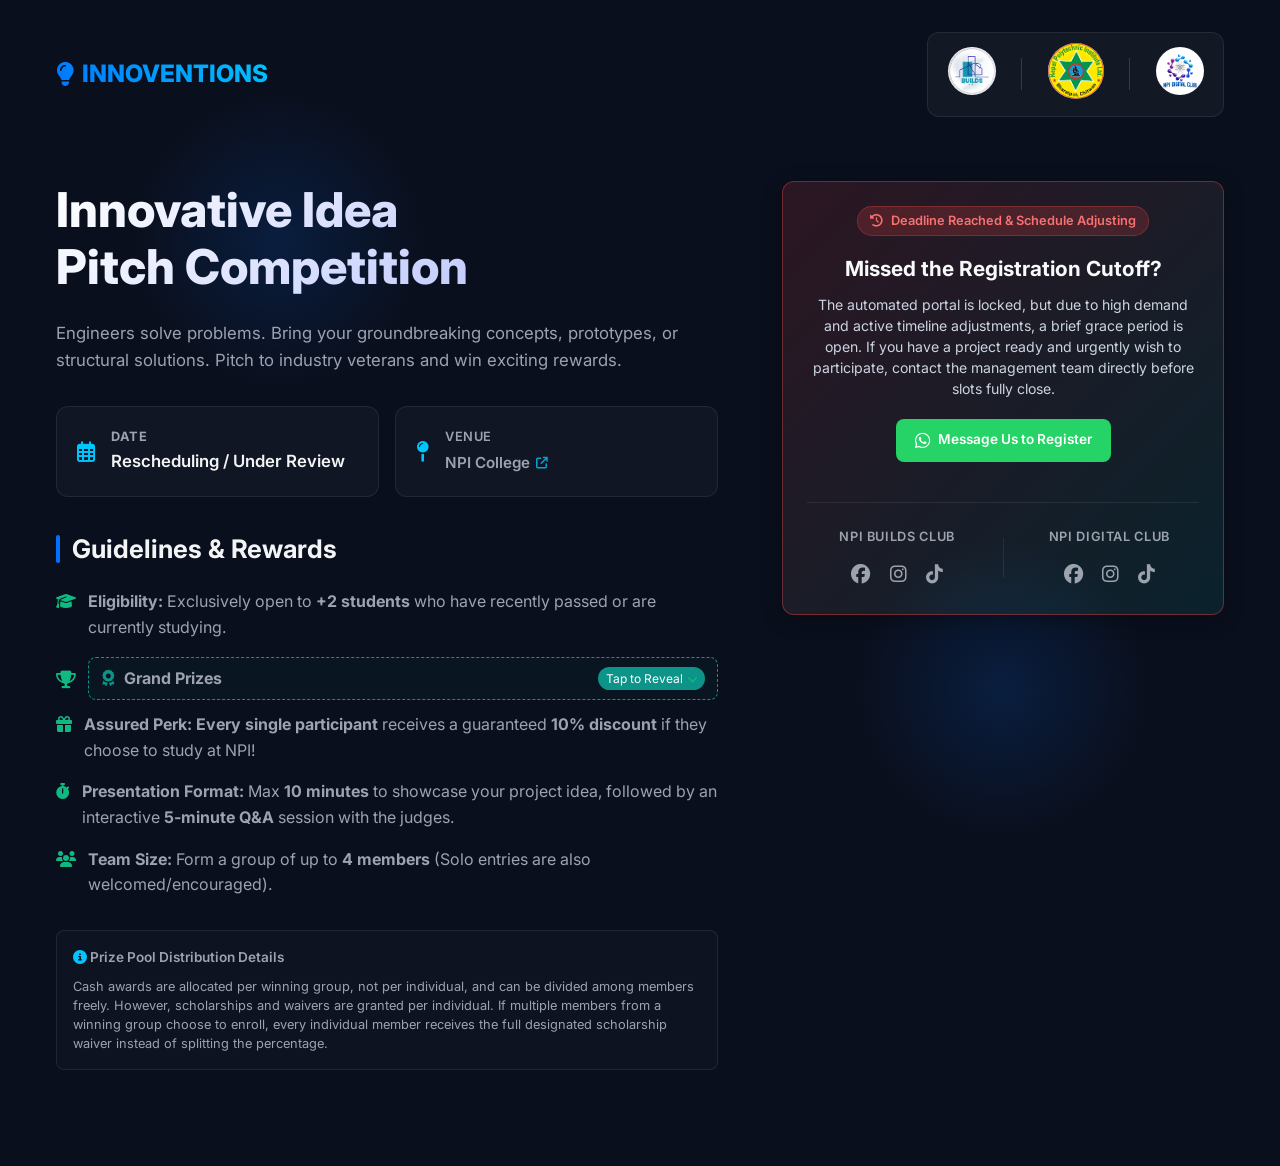
==== commit 6a124ce5: "major number fixed" ====
--- a/index.html
+++ b/index.html
@@ -4,18 +4,24 @@
     <meta charset="UTF-8">
     <meta name="viewport" content="width=device-width, initial-scale=1.0">
     <title>Engineers' Day - Idea Pitch Competition</title>
+    
     <!-- Google Fonts & FontAwesome Icons -->
     <link href="https://fonts.googleapis.com/css2?family=Inter:wght@300;400;600;800&display=swap" rel="stylesheet">
     <link rel="stylesheet" href="https://cdnjs.cloudflare.com/ajax/libs/font-awesome/6.4.0/css/all.min.css">
+    
     <!-- External CSS Link -->
     <link rel="stylesheet" href="style.css">
 </head>
 <body>
 
+    <!-- ==========================================================================
+        HEADER & BRANDING SECTION
+        ========================================================================== -->
     <header class="animate-fade-in">
-        <div class="logo"><i class="fa-solid fa-lightbulb"></i> INNOVENTIONS</div>
-        
-        <!-- Symmetrical Host Branding Block with Clickable Links -->
+        <div class="logo">
+            <i class="fa-solid fa-lightbulb"></i> INNOVENTIONS
+        </div>
+        
         <div class="host-branding">
             <!-- Builds Club Link -->
             <a href="https://npi-builds.vercel.app/" target="_blank" rel="noopener noreferrer" class="brand-link">
@@ -38,61 +44,84 @@
         </div>
     </header>
 
+    <!-- ==========================================================================
+        MAIN CONTAINER
+        ========================================================================== -->
     <div class="container">
         
-        <!-- Left Column: Branding and Overview Details -->
+        <!-- LEFT COLUMN: BRANDING, META, AND GUIDELINES -->
         <div class="hero-section">
             <h1 class="animate-slide-up" style="--delay: 1;">Innovative Idea<br>Pitch Competition</h1>
-            <p class="tagline animate-slide-up" style="--delay: 2;">Engineers solve problems. Bring your groundbreaking concepts, prototypes, or structural solutions. Pitch to industry veterans and win exciting rewards.</p>
+            <p class="tagline animate-slide-up" style="--delay: 2;">
+                Engineers solve problems. Bring your groundbreaking concepts, prototypes, or structural solutions. Pitch to industry veterans and win exciting rewards.
+            </p>
             
             <div class="event-meta animate-slide-up" style="--delay: 3;">
                 <div class="meta-card">
                     <i class="fa-regular fa-calendar-days"></i>
                     <div>
                         <h3>Date</h3>
-                        <p>Shrawan 06</p>
-                    </div>
-                </div>
-
-
-
-
-
-
-
-
-
-
-<!-- Clickable Venue Card linking to your exact Google Maps location -->
-                <a href="https://maps.app.goo.gl/R268PTVvBNnVY15q8" target="_blank" rel="noopener noreferrer" class="meta-card" style="text-decoration: none; color: inherit; display: flex; align-items: center; gap: 1rem; width: 100%;">
+                        <p>Rescheduling / Under Review</p>
+                    </div>
+                </div>
+
+                <!-- Clickable Venue Card -->
+                <a href="https://maps.app.goo.gl/R268PTVvBNnVY15q8" target="_blank" rel="noopener noreferrer" class="meta-card venue-link" style="text-decoration: none; color: inherit;">
                     <i class="fa-solid fa-map-pin"></i>
                     <div>
-                        <h3 style="margin: 0; font-size: 1rem; font-weight: 600;">Venue</h3>
-                        <p style="margin: 4px 0 0 0; font-size: 0.9rem; color: var(--text-muted); display: flex; align-items: center; gap: 6px;">
+                        <h3 style="margin: 0; font-size: 0.8rem; font-weight: 600;">Venue</h3>
+                        <p style="margin: 4px 0 0 0; font-size: 0.95rem; color: var(--text-muted); display: flex; align-items: center; gap: 6px;">
                             NPI College <i class="fa-solid fa-arrow-up-right-from-square" style="font-size: 0.75rem; opacity: 0.8;"></i>
                         </p>
                     </div>
                 </a>
-
-
-
-
-
-
-
-
-
-
-
-
-
-
-            </div>
-
-            <!-- Mobile-only injected container (Hidden on Desktop via CSS) -->
-            <div class="mobile-form-placeholder"></div>
-
-            <!-- Guidelines & Details Section -->
+            </div>
+
+            <!-- MOBILE-ONLY LATE NOTICE (Visible on < 968px) -->
+            <div class="mobile-form-placeholder">
+                <div style="background: linear-gradient(135deg, rgba(239, 68, 68, 0.15), rgba(13, 148, 136, 0.15)); border: 1px solid rgba(239, 68, 68, 0.4); border-radius: 12px; padding: 1.5rem; text-align: center; margin-bottom: 1.5rem; box-shadow: 0 4px 20px rgba(0,0,0,0.3);">
+                    <div style="display: inline-flex; align-items: center; gap: 8px; background: rgba(239, 68, 68, 0.2); color: #f87171; border: 1px solid rgba(239, 68, 68, 0.3); padding: 4px 12px; border-radius: 20px; font-size: 0.8rem; font-weight: 600; margin-bottom: 1rem;">
+                        <i class="fa-solid fa-clock-rotate-left"></i> Deadline Reached & Schedule Adjusting
+                    </div>
+
+                    <h3 style="color: #f8fafc; font-size: 1.3rem; font-weight: 700; margin: 0 0 0.5rem 0;">Missed the Registration Cutoff?</h3>
+                    
+                    <p style="color: #cbd5e1; font-size: 0.88rem; line-height: 1.5; margin: 0 0 1.25rem 0; max-width: 420px; margin-left: auto; margin-right: auto;">
+                        The automated portal is locked, but due to high demand and active timeline adjustments, a brief grace period is open. If you have a project ready and urgently wish to participate, contact the management team directly before slots fully close.
+                    </p>
+
+                    <div style="display: flex; gap: 10px; justify-content: center; flex-wrap: wrap; margin-bottom: 1.5rem;">
+                        <a href="https://wa.me/9779845082551?text=Hello%2C%20I%20want%20to%20register%20my%20team%20for%20INNOVENTIONS%20after%20the%20deadline." target="_blank" rel="noopener noreferrer" style="background: #25D366; color: white; text-decoration: none; padding: 0.65rem 1.2rem; border-radius: 8px; font-weight: 600; font-size: 0.85rem; display: inline-flex; align-items: center; gap: 8px; transition: transform 0.2s;">
+                            <i class="fa-brands fa-whatsapp" style="font-size: 1.1rem;"></i> Message Us to Register
+                        </a>
+                    </div>
+
+                    <!-- Dual-Club Social Footer Links -->
+                    <div class="social-branding-footer">
+                        <div class="club-social-block">
+                            <h4>NPI Builds Club</h4>
+                            <div class="social-icons">
+                                <a href="https://www.facebook.com/profile.php?id=61591646105792" target="_blank" rel="noopener noreferrer" title="Facebook"><i class="fa-brands fa-facebook"></i></a>
+                                <a href="https://www.instagram.com/npibuids/" target="_blank" rel="noopener noreferrer" title="Instagram"><i class="fa-brands fa-instagram"></i></a>
+                                <a href="https://www.tiktok.com/@npi.builds" target="_blank" rel="noopener noreferrer" title="TikTok"><i class="fa-brands fa-tiktok"></i></a>
+                            </div>
+                        </div>
+                        
+                        <div class="social-vertical-divider"></div>
+
+                        <div class="club-social-block">
+                            <h4>NPI Digital Club</h4>
+                            <div class="social-icons">
+                                <a href="https://www.facebook.com/profile.php?id=61587278999438" target="_blank" rel="noopener noreferrer" title="Facebook"><i class="fa-brands fa-facebook"></i></a>
+                                <a href="https://www.instagram.com/npi_digital_club/" target="_blank" rel="noopener noreferrer" title="Instagram"><i class="fa-brands fa-instagram"></i></a>
+                                <a href="https://www.tiktok.com/@npi.digital.club" target="_blank" rel="noopener noreferrer" title="TikTok"><i class="fa-brands fa-tiktok"></i></a>
+                            </div>
+                        </div>
+                    </div>
+                </div>
+            </div>
+
+            <!-- GUIDELINES & REWARDS SECTION -->
             <div class="details-block animate-slide-up" style="--delay: 4;">
                 <h2>Guidelines & Rewards</h2>
                 <ul class="perks-list">
@@ -114,9 +143,9 @@
                                     </span>
                                 </summary>
                                 <div class="prize-dropdown-content" style="margin-top: 0.75rem; padding-top: 0.75rem; border-top: 1px solid rgba(13, 148, 136, 0.15); line-height: 1.6;">
-                                    • <strong>1st Place:</strong> <span class="neongreen-text" style="color: #2dd4bf; font-weight: 600;">NPR 10,000 </span> + <strong>50% Scholarship</strong> for 1st Year at NPI.<br>
-                                    • <strong>2nd Place:</strong> <span class="neongreen-text" style="color: #2dd4bf; font-weight: 600;">NPR 7,000 </span> + <strong>30% Scholarship</strong> for 1st Year at NPI.<br>
-                                    • <strong>3rd Place:</strong> <span class="neongreen-text" style="color: #2dd4bf; font-weight: 600;">NPR 4,000 </span> + <strong>20% Scholarship</strong> for 1st Year at NPI.
+                                    • <strong>1st Place:</strong> <span class="neongreen-text" style="color: #2dd4bf; font-weight: 600;">NPR 10,000</span> + <strong>50% Scholarship</strong> for 1st Year at NPI.<br>
+                                    • <strong>2nd Place:</strong> <span class="neongreen-text" style="color: #2dd4bf; font-weight: 600;">NPR 7,000</span> + <strong>30% Scholarship</strong> for 1st Year at NPI.<br>
+                                    • <strong>3rd Place:</strong> <span class="neongreen-text" style="color: #2dd4bf; font-weight: 600;">NPR 4,000</span> + <strong>20% Scholarship</strong> for 1st Year at NPI.
                                 </div>
                             </details>
                         </span>
@@ -135,53 +164,106 @@
                     </li>
                 </ul>
 
-                <!-- Elegant Terms & Conditions Accordion / Detail Block -->
+                <!-- Terms & Conditions Block -->
                 <div style="margin-top: 2rem; padding: 1rem; background: rgba(255, 255, 255, 0.02); border: 1px solid var(--border-color); border-radius: 8px;">
                     <p style="font-size: 0.85rem; color: var(--text-muted); font-weight: 600; margin-bottom: 0.5rem;">
                         <i class="fa-solid fa-circle-info" style="color: var(--secondary);"></i> Prize Pool Distribution Details
                     </p>
                     <p style="font-size: 0.8rem; color: var(--text-muted); line-height: 1.5;">
-                    Cash awards are allocated per winning group, not per individual, and can be divided among members freely. However, scholarships and waivers are granted per individual. If multiple members from a winning group choose to enroll, every individual member receives the full designated scholarship waiver instead of splitting the percentage.
+                        Cash awards are allocated per winning group, not per individual, and can be divided among members freely. However, scholarships and waivers are granted per individual. If multiple members from a winning group choose to enroll, every individual member receives the full designated scholarship waiver instead of splitting the percentage.
                     </p>
                 </div>
             </div>
-        </div>
-
-        <!-- Desktop Right Column / Mobile Inline Container -->
-      <!-- Desktop Right Column / Mobile Inline Container -->
+        </div> <!-- End of hero-section -->
+
+        <!-- DESKTOP RIGHT COLUMN LATE NOTICE (Visible on >= 968px) -->
+        <div class="desktop-form-column">
+            <div style="background: linear-gradient(135deg, rgba(239, 68, 68, 0.15), rgba(13, 148, 136, 0.15)); border: 1px solid rgba(239, 68, 68, 0.4); border-radius: 12px; padding: 1.5rem; text-align: center; margin-bottom: 1.5rem; box-shadow: 0 4px 20px rgba(0,0,0,0.3);">
+                
+                <div style="display: inline-flex; align-items: center; gap: 8px; background: rgba(239, 68, 68, 0.2); color: #f87171; border: 1px solid rgba(239, 68, 68, 0.3); padding: 4px 12px; border-radius: 20px; font-size: 0.8rem; font-weight: 600; margin-bottom: 1rem;">
+                    <i class="fa-solid fa-clock-rotate-left"></i> Deadline Reached & Schedule Adjusting
+                </div>
+
+                <h3 style="color: #f8fafc; font-size: 1.3rem; font-weight: 700; margin: 0 0 0.5rem 0;">Missed the Registration Cutoff?</h3>
+                
+                <p style="color: #cbd5e1; font-size: 0.88rem; line-height: 1.5; margin: 0 0 1.25rem 0; max-width: 420px; margin-left: auto; margin-right: auto;">
+                    The automated portal is locked, but due to high demand and active timeline adjustments, a brief grace period is open. If you have a project ready and urgently wish to participate, contact the management team directly before slots fully close.
+                </p>
+
+                <div style="display: flex; gap: 10px; justify-content: center; flex-wrap: wrap; margin-bottom: 1.5rem;">
+                    <a href="https://wa.me/9779845082551?text=Hello%2C%20I%20want%20to%20register%20my%20team%20for%20INNOVENTIONS%20after%20the%20deadline." target="_blank" rel="noopener noreferrer" style="background: #25D366; color: white; text-decoration: none; padding: 0.65rem 1.2rem; border-radius: 8px; font-weight: 600; font-size: 0.85rem; display: inline-flex; align-items: center; gap: 8px; transition: transform 0.2s;">
+                        <i class="fa-brands fa-whatsapp" style="font-size: 1.1rem;"></i> Message Us to Register
+                    </a>
+                </div>
+
+                <!-- Dual-Club Social Footer Links -->
+                <div class="social-branding-footer">
+                    <div class="club-social-block">
+                        <h4>NPI Builds Club</h4>
+                        <div class="social-icons">
+                            <a href="https://www.facebook.com/profile.php?id=61591646105792" target="_blank" rel="noopener noreferrer" title="Facebook"><i class="fa-brands fa-facebook"></i></a>
+                            <a href="https://www.instagram.com/npibuids/" target="_blank" rel="noopener noreferrer" title="Instagram"><i class="fa-brands fa-instagram"></i></a>
+                            <a href="https://www.tiktok.com/@npi.builds" target="_blank" rel="noopener noreferrer" title="TikTok"><i class="fa-brands fa-tiktok"></i></a>
+                        </div>
+                    </div>
+                    
+                    <div class="social-vertical-divider"></div>
+
+                    <div class="club-social-block">
+                        <h4>NPI Digital Club</h4>
+                        <div class="social-icons">
+                            <a href="https://www.facebook.com/profile.php?id=61587278999438" target="_blank" rel="noopener noreferrer" title="Facebook"><i class="fa-brands fa-facebook"></i></a>
+                            <a href="https://www.instagram.com/npi_digital_club/" target="_blank" rel="noopener noreferrer" title="Instagram"><i class="fa-brands fa-instagram"></i></a>
+                            <a href="https://www.tiktok.com/@npi.digital.club" target="_blank" rel="noopener noreferrer" title="TikTok"><i class="fa-brands fa-tiktok"></i></a>
+                        </div>
+                    </div>
+                </div>
+            </div>
+        </div>
+
+    </div> <!-- End of .container -->
+
+    <!-- ==========================================================================
+        INACTIVE REGISTRATION FORM TEMPLATE
+        (Copy/Move content inside here into .desktop-form-column when opening registration)
+        ========================================================================== -->
+    <template id="registrationFormTemplate">
         <div class="form-card animate-pop-in" id="registrationCard">
             <h2>Secure Your Slot</h2>
             <p>Fill out the primary details to register your project idea.</p>
             
             <form id="registrationForm">
-                <!-- Project Name (Mandatory) -->
+                <!-- Project Name -->
                 <div class="form-group">
                     <label for="projectName">Project / Idea Title <span style="color: #ef4444;">*</span></label>
                     <input type="text" id="projectName" name="projectName" class="form-control" placeholder="e.g., Smart Irrigation System" required>
                 </div>
 
-                <!-- Team Name (Optional) -->
+                <!-- Team Name -->
                 <div class="form-group">
                     <label for="teamName">Team Name <span style="color: var(--text-muted); font-weight: normal;">(Optional)</span></label>
                     <input type="text" id="teamName" name="teamName" class="form-control" placeholder="e.g., Cyber Builders">
                 </div>
 
-                <div class="form-group">
-                    <label for="leaderName">Team Leader / Presenter <span style="color: #ef4444;">*</span> </label>
+                <!-- Leader Name -->
+                <div class="form-group">
+                    <label for="leaderName">Team Leader / Presenter <span style="color: #ef4444;">*</span></label>
                     <input type="text" id="leaderName" name="leaderName" class="form-control" placeholder="Full Name" required>
                 </div>
 
-                <div class="form-group">
-                    <label for="email">Email Address<span style="color: #ef4444;">*</span> </label>
+                <!-- Email Address -->
+                <div class="form-group">
+                    <label for="email">Email Address <span style="color: #ef4444;">*</span></label>
                     <input type="email" id="email" name="email" class="form-control" placeholder="name@example.com" required>
                 </div>
 
-                <div class="form-group">
-                    <label for="collegeName">College Name<span style="color: #ef4444;">*</span> </label>
+                <!-- College Name -->
+                <div class="form-group">
+                    <label for="collegeName">College Name <span style="color: #ef4444;">*</span></label>
                     <input type="text" id="collegeName" name="collegeName" class="form-control" placeholder="e.g., Nepal Polytechnic Institute" required>
                 </div>
 
-                <!-- Required Multiple File Upload Component with dynamic "+" integration -->
+                <!-- Multiple File Upload -->
                 <div class="form-group">
                     <label style="font-weight: 600; display: block; margin-bottom: 8px;">
                         College ID Card / Related Document <span style="color: #ef4444;">*</span>
@@ -198,25 +280,21 @@
                         <span style="background-color: rgba(239, 68, 68, 0.1); color: #f87171; font-size: 0.75rem; padding: 3px 8px; border-radius: 4px; font-weight: 500; display: inline-flex; align-items: center; gap: 4px;">
                             <i class="fa-solid fa-triangle-exclamation" style="font-size: 0.7rem;"></i> Max 10 MB Total
                         </span>
-                        <span style="background-color: rgba(13, 148, 136, 0.1); color: #2dd4bf; font-size: 0.75rem; padding: 3px 8px; border-radius: 4px; font-weight: 500;">
-                            PNG, JPG, JPEG
-                        </span>
-                        <span style="background-color: rgba(13, 148, 136, 0.1); color: #2dd4bf; font-size: 0.75rem; padding: 3px 8px; border-radius: 4px; font-weight: 500;">
-                            PDF
-                        </span>
-                        <span style="color: #a0aec0; font-size: 0.75rem; margin-left: auto;">
-                            Please compress files if they are too large.
-                        </span>
-                    </div>
-                </div>
-
-                <div class="form-group">
-                    <label for="contactnum">Contact Number<span style="color: #ef4444;">*</span> </label>
+                        <span style="background-color: rgba(13, 148, 136, 0.1); color: #2dd4bf; font-size: 0.75rem; padding: 3px 8px; border-radius: 4px; font-weight: 500;">PNG, JPG, JPEG</span>
+                        <span style="background-color: rgba(13, 148, 136, 0.1); color: #2dd4bf; font-size: 0.75rem; padding: 3px 8px; border-radius: 4px; font-weight: 500;">PDF</span>
+                        <span style="color: #a0aec0; font-size: 0.75rem; margin-left: auto;">Please compress files if too large.</span>
+                    </div>
+                </div>
+
+                <!-- Contact Number -->
+                <div class="form-group">
+                    <label for="contactnum">Contact Number <span style="color: #ef4444;">*</span></label>
                     <input type="tel" id="contactnum" name="contactnum" class="form-control" placeholder="e.g., 98XXXXXXXX" pattern="[0-9]{10}" title="Please enter a valid 10-digit mobile number" required>
                 </div>
 
-                <div class="form-group">
-                    <label for="teamSize">Total Number of People in Group<span style="color: #ef4444;">*</span> </label>
+                <!-- Team Size -->
+                <div class="form-group">
+                    <label for="teamSize">Total Number of People in Group <span style="color: #ef4444;">*</span></label>
                     <select id="teamSize" name="teamSize" class="form-control" required>
                         <option value="1">1 (Solo)</option>
                         <option value="2">2 People</option>
@@ -225,19 +303,19 @@
                     </select>
                 </div>
 
-                <!-- Dynamic Container where extra member fields appear -->
+                <!-- Dynamic Container for extra member fields -->
                 <div id="dynamicMembersContainer"></div>
 
-                <div class="form-group">
-                    <label for="ideaAbstract">Brief Pitch Abstract (1-2 sentences)<span class="required-dot">•</span></label>
+                <!-- Idea Abstract -->
+                <div class="form-group">
+                    <label for="ideaAbstract">Brief Pitch Abstract (1-2 sentences) <span style="color: #ef4444;">*</span></label>
                     <textarea id="ideaAbstract" name="ideaAbstract" class="form-control" placeholder="Describe the core problem your design or concept solves..." required></textarea>
                 </div>
 
                 <button type="submit" class="btn-submit">Submit Registration</button>
             </form>
-        
-
-            <!-- Symmetrical Dual-Club Social Links -->
+
+            <!-- Dual-Club Social Footer Links -->
             <div class="social-branding-footer">
                 <div class="club-social-block">
                     <h4>NPI Builds Club</h4>
@@ -259,10 +337,12 @@
                     </div>
                 </div>
             </div>
-        </div> <!-- End of registrationCard -->
-
-    </div>
-
+        </div>
+    </template>
+
+    <!-- ==========================================================================
+        TOAST & MODAL OVERLAYS
+        ========================================================================== -->
     <div class="toast" id="successToast">
         <i class="fa-solid fa-circle-check"></i> Registration submitted successfully!
     </div>
@@ -274,7 +354,7 @@
             <p style="color: var(--text-muted); margin-bottom: 1.5rem;">Please check all details carefully before submitting. You cannot modify them after confirmation.</p>
             
             <div id="reviewSummary" class="review-grid">
-                <!-- JavaScript will inject the data summaries here dynamically -->
+                <!-- JavaScript injects dynamic summary here -->
             </div>
             
             <div class="modal-actions">
@@ -283,41 +363,21 @@
             </div>
         </div>
     </div>
-    
-
-
-
-
-<!-- Completely Isolated Loading Overlay -->
-<div id="submitLoadingOverlay" style="display: none; position: fixed; top: 0; left: 0; width: 100%; height: 100%; background: rgba(15, 23, 42, 0.95); z-index: 99999; justify-content: center; align-items: center; flex-direction: column; text-align: center; padding: 20px; box-sizing: border-box;">
-    <!-- Simple CSS Animated Spinner -->
-    <div class="loader-spinner" style="border: 4px solid rgba(255, 255, 255, 0.1); width: 60px; height: 60px; border-radius: 50%; border-left-color: #0d9488; animation: custom-spin 1s linear infinite; margin-bottom: 24px;"></div>
-    
-    <h3 style="margin: 0 0 12px 0; color: #f8fafc; font-size: 1.4rem; font-family: sans-serif; font-weight: 600;">Uploading Documents...</h3>
-    
-    <p style="margin: 0; color: #94a3b8; max-width: 420px; line-height: 1.6; font-size: 0.95rem; font-family: sans-serif;">
-        We are saving your registration and uploading your ID files. This process usually takes <strong>1 to 2 minutes</strong> depending on your network upload speed.
-    </p>
-    
-    <p style="margin: 16px 0 0 0; color: #f87171; font-weight: 600; font-size: 0.9rem; font-family: sans-serif;">
-        ⚠️ Please do not close, refresh, or leave this tab!
-    </p>
-</div>
-
-<!-- Simple Keyframe Animation Rule -->
-<style>
-@keyframes custom-spin {
-    0% { transform: rotate(0deg); }
-    100% { transform: rotate(360deg); }
-}
-</style>
-
-
-
-
-
-
-
+
+    <!-- Isolated Loading Overlay -->
+    <div id="submitLoadingOverlay" style="display: none; position: fixed; top: 0; left: 0; width: 100%; height: 100%; background: rgba(15, 23, 42, 0.95); z-index: 99999; justify-content: center; align-items: center; flex-direction: column; text-align: center; padding: 20px;">
+        <div class="loader-spinner" style="border: 4px solid rgba(255, 255, 255, 0.1); width: 60px; height: 60px; border-radius: 50%; border-left-color: #0d9488; animation: custom-spin 1s linear infinite; margin-bottom: 24px;"></div>
+        
+        <h3 style="margin: 0 0 12px 0; color: #f8fafc; font-size: 1.4rem; font-weight: 600;">Uploading Documents...</h3>
+        
+        <p style="margin: 0; color: #94a3b8; max-width: 420px; line-height: 1.6; font-size: 0.95rem;">
+            We are saving your registration and uploading your ID files. This process usually takes <strong>1 to 2 minutes</strong> depending on your network upload speed.
+        </p>
+        
+        <p style="margin: 16px 0 0 0; color: #f87171; font-weight: 600; font-size: 0.9rem;">
+            ⚠️ Please do not close, refresh, or leave this tab!
+        </p>
+    </div>
 
     <!-- External JavaScript Link -->
     <script src="script.js"></script>
--- a/style.css
+++ b/style.css
@@ -1,3 +1,6 @@
+/* ==========================================================================
+   DESIGN TOKENS & ROOT VARIABLES
+   ========================================================================== */
 :root {
     --primary: #0072ff;
     --secondary: #00c6ff;
@@ -9,6 +12,9 @@
     --ease-out-expo: cubic-bezier(0.16, 1, 0.3, 1);
 }
 
+/* ==========================================================================
+   BASE & RESET STYLES
+   ========================================================================== */
 * {
     box-sizing: border-box;
     margin: 0;
@@ -32,9 +38,20 @@
     background: radial-gradient(circle, rgba(0, 114, 255, 0.15) 0%, transparent 70%);
     z-index: -1;
 }
-body::before { top: 10%; left: 10%; }
-body::after { top: 60%; right: 10%; }
-
+
+body::before { 
+    top: 10%; 
+    left: 10%; 
+}
+
+body::after { 
+    top: 60%; 
+    right: 10%; 
+}
+
+/* ==========================================================================
+   HEADER & BRANDING SECTION
+   ========================================================================== */
 header {
     max-width: 1200px;
     margin: 0 auto;
@@ -42,6 +59,8 @@
     display: flex;
     justify-content: space-between;
     align-items: center;
+    gap: 1.5rem;
+    flex-wrap: wrap;
 }
 
 .logo {
@@ -55,25 +74,10 @@
     -webkit-text-fill-color: transparent;
 }
 
-
-
-
-header {
-    max-width: 1200px;
-    margin: 0 auto;
-    padding: 2rem 1rem;
-    display: flex;
-    justify-content: space-between;
+.host-branding {
+    display: flex;
     align-items: center;
-    gap: 1.5rem; /* Prevents overlap on tight screens */
-    flex-wrap: wrap; /* Automatically drops logos below text neatly on small phones */
-}
-
-/* Styling for the logo container */
-.host-branding {
-    display: flex;
-    align-items: center;
-    gap: 1.2rem; /* Increased spacing between elements */
+    gap: 1.2rem;
     background: rgba(255, 255, 255, 0.04);
     padding: 0.6rem 1.2rem;
     border-radius: 12px;
@@ -82,32 +86,32 @@
 }
 
 .brand-logo {
-    height: 48px; /* Boosted base height so details are actually visible */
+    height: 48px;
     width: auto;
     object-fit: contain;
-    border-radius: 56px; /* Softens the sharp corners of the square images */
+    border-radius: 56px;
     transition: transform 0.2s ease;
 }
 
 .brand-logo:hover {
-    transform: scale(1.1); /* Fun little hover zoom micro-interaction */
-}
-
-/* Highlight the center college logo by making it standout */
+    transform: scale(1.1);
+}
+
 .brand-logo.college-center {
-    height: 56px; /* Noticeably larger center anchor */
+    height: 56px;
 }
 
 .brand-divider {
-    display: inline-block; /* Forces the browser to respect the width and height properties */
+    display: inline-block;
     width: 1px;
     height: 32px;
-    background-color: rgba(255, 255, 255, 0.15); /* Sleek translucent white line */
-    margin: 0 0.4rem; /* Adds balanced spacing around the lines */
-}
-
-
-
+    background-color: rgba(255, 255, 255, 0.15);
+    margin: 0 0.4rem;
+}
+
+/* ==========================================================================
+   MAIN LAYOUT & HERO SECTION
+   ========================================================================== */
 .container {
     max-width: 1200px;
     margin: 0 auto;
@@ -117,7 +121,6 @@
     gap: 2.5rem;
 }
 
-/* Hero / Details Column styling */
 .hero-section h1 {
     font-size: 2.5rem;
     font-weight: 800;
@@ -128,19 +131,12 @@
     -webkit-text-fill-color: transparent;
 }
 
-.venue-link:hover {
-    background-color: rgba(255, 255, 255, 0.05); /* Slightly brightens the card on hover */
-    transform: translateY(-2px); /* Subtle lift effect */
-}
-
-
 .tagline {
     font-size: 1.05rem;
     color: var(--text-muted);
     margin-bottom: 2rem;
 }
 
-/* High-contrast Neon Highlight for Cash Prizes */
 .neongreen-text {
     color: #00ffcc; 
     font-weight: 700;
@@ -148,7 +144,7 @@
                  0 0 20px rgba(0, 255, 204, 0.2);
 }
 
-
+/* Meta Cards */
 .event-meta {
     display: flex;
     flex-direction: column;
@@ -184,6 +180,12 @@
     font-size: 1.05rem;
 }
 
+.venue-link:hover {
+    background-color: rgba(255, 255, 255, 0.05);
+    transform: translateY(-2px);
+}
+
+/* Guidelines Block */
 .details-block {
     margin-top: 2rem;
 }
@@ -223,7 +225,9 @@
     margin-top: 0.25rem;
 }
 
-/* Registration Form Card styling */
+/* ==========================================================================
+   FORM & INPUT CONTROLS
+   ========================================================================== */
 .form-card {
     background: rgba(255, 255, 255, 0.02);
     border: 1px solid var(--border-color);
@@ -301,12 +305,241 @@
     transform: translateY(0);
 }
 
-/* Mobile ordering utility placeholder */
+/* ==========================================================================
+   FORM CONTAINER & BREAKPOINT DISPLAY LOGIC
+   ========================================================================== */
+
+/* Mobile First Default (< 968px) */
+.desktop-form-column {
+    display: none;
+}
+
 .mobile-form-placeholder {
     display: block;
 }
 
-/* Toast Success Box */
+/* Tablet Layout Adjustments (>= 768px) */
+@media (min-width: 768px) {
+    .event-meta {
+        flex-direction: row;
+    }
+    .meta-card {
+        flex: 1;
+    }
+}
+
+/* Desktop Grid Layout (>= 968px) */
+@media (min-width: 968px) {
+    .container {
+        grid-template-columns: 1.2fr 0.8fr;
+        align-items: start;
+        gap: 4rem;
+        padding-top: 2rem;
+    }
+
+    .hero-section h1 {
+        font-size: 3rem;
+    }
+
+    /* Switch mobile notice to right column desktop position */
+    .mobile-form-placeholder {
+        display: none !important;
+    }
+
+    .desktop-form-column {
+        display: block !important;
+        position: sticky;
+        top: 2rem;
+    }
+
+    .form-card {
+        position: sticky;
+        top: 2rem;
+        padding: 2.5rem;
+    }
+}
+
+/* ==========================================================================
+   MODAL OVERLAY & REVIEW WINDOW
+   ========================================================================== */
+.modal-overlay {
+    position: fixed;
+    top: 0;
+    left: 0;
+    width: 100%;
+    height: 100%;
+    background: rgba(10, 15, 30, 0.85);
+    backdrop-filter: blur(8px);
+    display: flex;
+    justify-content: center;
+    align-items: center;
+    z-index: 2000;
+    padding: 20px;
+}
+
+.modal-content {
+    background: #111827;
+    border: 1px solid var(--border-color);
+    border-radius: 12px;
+    max-width: 650px;
+    width: 100%;
+    max-height: 85vh;
+    overflow-y: auto;
+    padding: 2rem;
+    box-shadow: 0 20px 25px -5px rgba(0, 0, 0, 0.5);
+}
+
+.modal-content h2 {
+    color: #fff;
+    font-size: 1.5rem;
+    margin-bottom: 0.5rem;
+}
+
+.review-grid {
+    display: grid;
+    grid-template-columns: 1fr;
+    gap: 12px;
+    background: rgba(255, 255, 255, 0.02);
+    padding: 1.2rem;
+    border-radius: 8px;
+    border: 1px solid rgba(255, 255, 255, 0.05);
+    margin-bottom: 2rem;
+}
+
+.review-item {
+    display: flex;
+    flex-direction: column;
+    border-bottom: 1px solid rgba(255, 255, 255, 0.05);
+    padding-bottom: 8px;
+}
+
+.review-item:last-child {
+    border-bottom: none;
+    padding-bottom: 0;
+}
+
+.review-label {
+    font-size: 0.75rem;
+    color: var(--secondary);
+    text-transform: uppercase;
+    font-weight: 600;
+    letter-spacing: 0.05em;
+}
+
+.review-value {
+    font-size: 0.95rem;
+    color: #e2e8f0;
+    margin-top: 4px;
+    word-break: break-word;
+}
+
+.modal-actions {
+    display: flex;
+    gap: 12px;
+    justify-content: flex-end;
+}
+
+.btn-back {
+    background: transparent;
+    border: 1px solid #4a5568;
+    color: #a0aec0;
+    padding: 10px 20px;
+    border-radius: 6px;
+    cursor: pointer;
+    font-weight: 600;
+    transition: all 0.2s;
+}
+
+.btn-back:hover {
+    background: rgba(255, 255, 255, 0.05);
+    color: #fff;
+}
+
+.btn-confirm {
+    background: #0d9488;
+    border: none;
+    color: white;
+    padding: 10px 24px;
+    border-radius: 6px;
+    cursor: pointer;
+    font-weight: 600;
+    transition: background 0.2s;
+}
+
+.btn-confirm:hover {
+    background: #0f766e;
+}
+
+/* ==========================================================================
+   FOOTER & SOCIAL BRANDING
+   ========================================================================== */
+.social-branding-footer {
+    display: flex;
+    justify-content: space-between;
+    align-items: center;
+    margin-top: 2.5rem;
+    padding-top: 1.5rem;
+    border-top: 1px solid var(--border-color);
+}
+
+.club-social-block {
+    flex: 1;
+    text-align: center;
+}
+
+.club-social-block h4 {
+    font-size: 0.8rem;
+    color: var(--text-muted);
+    font-weight: 600;
+    text-transform: uppercase;
+    letter-spacing: 0.05em;
+    margin-bottom: 0.75rem;
+}
+
+.social-icons {
+    display: flex;
+    justify-content: center;
+    gap: 1.2rem;
+}
+
+.social-icons a {
+    color: var(--text-muted);
+    font-size: 1.2rem;
+    transition: color 0.2s ease, transform 0.2s ease;
+}
+
+.social-icons a:hover {
+    transform: translateY(-2px);
+}
+
+.club-social-block:first-of-type .social-icons a:hover {
+    color: var(--primary);
+}
+
+.club-social-block:last-of-type .social-icons a:hover {
+    color: var(--secondary);
+}
+
+.social-vertical-divider {
+    width: 1px;
+    height: 40px;
+    background: var(--border-color);
+    margin: 0 1rem;
+}
+
+@media (max-width: 480px) {
+    .social-branding-footer {
+        flex-direction: column;
+        gap: 1.5rem;
+    }
+    .social-vertical-divider {
+        display: none;
+    }
+}
+
+/* ==========================================================================
+   TOAST NOTIFICATIONS
+   ========================================================================== */
 .toast {
     position: fixed;
     bottom: 2rem;
@@ -322,7 +555,7 @@
 }
 
 /* ==========================================================================
-   ADDED CLEAN ENTRY ANIMATIONS (Safe & Independent)
+   ENTRY & INTERACTION ANIMATIONS
    ========================================================================== */
 .animate-fade-in {
     animation: fadeIn 0.8s var(--ease-out-expo) forwards;
@@ -368,216 +601,12 @@
 }
 
 @keyframes slideIn {
-    from { transform: translateY(100px); opacity: 0; }
-    to { transform: translateY(0); opacity: 1; }
-}
-
-/* Responsive Desktop Media Query overrides */
-@media (min-width: 768px) {
-    .event-meta {
-        flex-direction: row;
-    }
-    .meta-card {
-        flex: 1;
-    }
-}
-
-@media (min-width: 968px) {
-    .container {
-        grid-template-columns: 1.2fr 0.8fr;
-        align-items: start;
-        gap: 4rem;
-        padding-top: 2rem;
-    }
-    .hero-section h1 {
-        font-size: 3rem;
-    }
-    .form-card {
-        position: sticky;
-        top: 2rem;
-        padding: 2.5rem;
-    }
-    .mobile-form-placeholder {
-        display: none;
-    }
-}
-
-
-/* Dual-Club Social Footer Design */
-.social-branding-footer {
-    display: flex;
-    justify-content: space-between;
-    align-items: center;
-    margin-top: 2.5rem;
-    padding-top: 1.5rem;
-    border-top: 1px solid var(--border-color);
-}
-
-.club-social-block {
-    flex: 1;
-    text-align: center;
-}
-
-.club-social-block h4 {
-    font-size: 0.8rem;
-    color: var(--text-muted);
-    font-weight: 600;
-    text-transform: uppercase;
-    letter-spacing: 0.05em;
-    margin-bottom: 0.75rem;
-}
-
-.social-icons {
-    display: flex;
-    justify-content: center;
-    gap: 1.2rem;
-}
-
-.social-icons a {
-    color: var(--text-muted);
-    font-size: 1.2rem;
-    transition: color 0.2s ease, transform 0.2s ease;
-}
-
-.social-icons a:hover {
-    transform: translateY(-2px);
-}
-
-/* Hover Accent Profiles */
-.club-social-block:first-of-type .social-icons a:hover {
-    color: var(--primary); /* Neon color choice 1 */
-}
-
-.club-social-block:last-of-type .social-icons a:hover {
-    color: var(--secondary); /* Neon color choice 2 */
-}
-
-.social-vertical-divider {
-    width: 1px;
-    height: 40px;
-    background: var(--border-color);
-    margin: 0 1rem;
-}
-
-/* Responsive collapse for small screens */
-@media (max-width: 480px) {
-    .social-branding-footer {
-        flex-direction: column;
-        gap: 1.5rem;
-    }
-    .social-vertical-divider {
-        display: none;
-    }
-}
-
-/* Modal Overlay Styling */
-.modal-overlay {
-    position: fixed;
-    top: 0;
-    left: 0;
-    width: 100%;
-    height: 100%;
-    background: rgba(10, 15, 30, 0.85);
-    backdrop-filter: blur(8px);
-    display: flex;
-    justify-content: center;
-    align-items: center;
-    z-index: 2000;
-    padding: 20px;
-}
-
-/* Modal Content Window */
-.modal-content {
-    background: #111827;
-    border: 1px solid var(--border-color);
-    border-radius: 12px;
-    max-width: 650px;
-    width: 100%;
-    max-height: 85vh;
-    overflow-y: auto;
-    padding: 2rem;
-    box-shadow: 0 20px 25px -5px rgba(0, 0, 0, 0.5);
-}
-
-.modal-content h2 {
-    color: #fff;
-    font-size: 1.5rem;
-    margin-bottom: 0.5rem;
-}
-
-/* Grid layout for displaying field values */
-.review-grid {
-    display: grid;
-    grid-template-columns: 1fr;
-    gap: 12px;
-    background: rgba(255, 255, 255, 0.02);
-    padding: 1.2rem;
-    border-radius: 8px;
-    border: 1px solid rgba(255, 255, 255, 0.05);
-    margin-bottom: 2rem;
-}
-
-.review-item {
-    display: flex;
-    flex-direction: column;
-    border-bottom: 1px solid rgba(255, 255, 255, 0.05);
-    padding-bottom: 8px;
-}
-
-.review-item:last-child {
-    border-bottom: none;
-    padding-bottom: 0;
-}
-
-.review-label {
-    font-size: 0.75rem;
-    color: var(--secondary);
-    text-transform: uppercase;
-    font-weight: 600;
-    letter-spacing: 0.05em;
-}
-
-.review-value {
-    font-size: 0.95rem;
-    color: #e2e8f0;
-    margin-top: 4px;
-    word-break: break-word;
-}
-
-/* Action Buttons Inside Modal */
-.modal-actions {
-    display: flex;
-    gap: 12px;
-    justify-content: flex-end;
-}
-
-.btn-back {
-    background: transparent;
-    border: 1px solid #4a5568;
-    color: #a0aec0;
-    padding: 10px 20px;
-    border-radius: 6px;
-    cursor: pointer;
-    font-weight: 600;
-    transition: all 0.2s;
-}
-
-.btn-back:hover {
-    background: rgba(255, 255, 255, 0.05);
-    color: #fff;
-}
-
-.btn-confirm {
-    background: #0d9488;
-    border: none;
-    color: white;
-    padding: 10px 24px;
-    border-radius: 6px;
-    cursor: pointer;
-    font-weight: 600;
-    transition: background 0.2s;
-}
-
-.btn-confirm:hover {
-    background: #0f766e;
-}
+    from { 
+        transform: translateY(100px); 
+        opacity: 0; 
+    }
+    to { 
+        transform: translateY(0); 
+        opacity: 1; 
+    }
+}
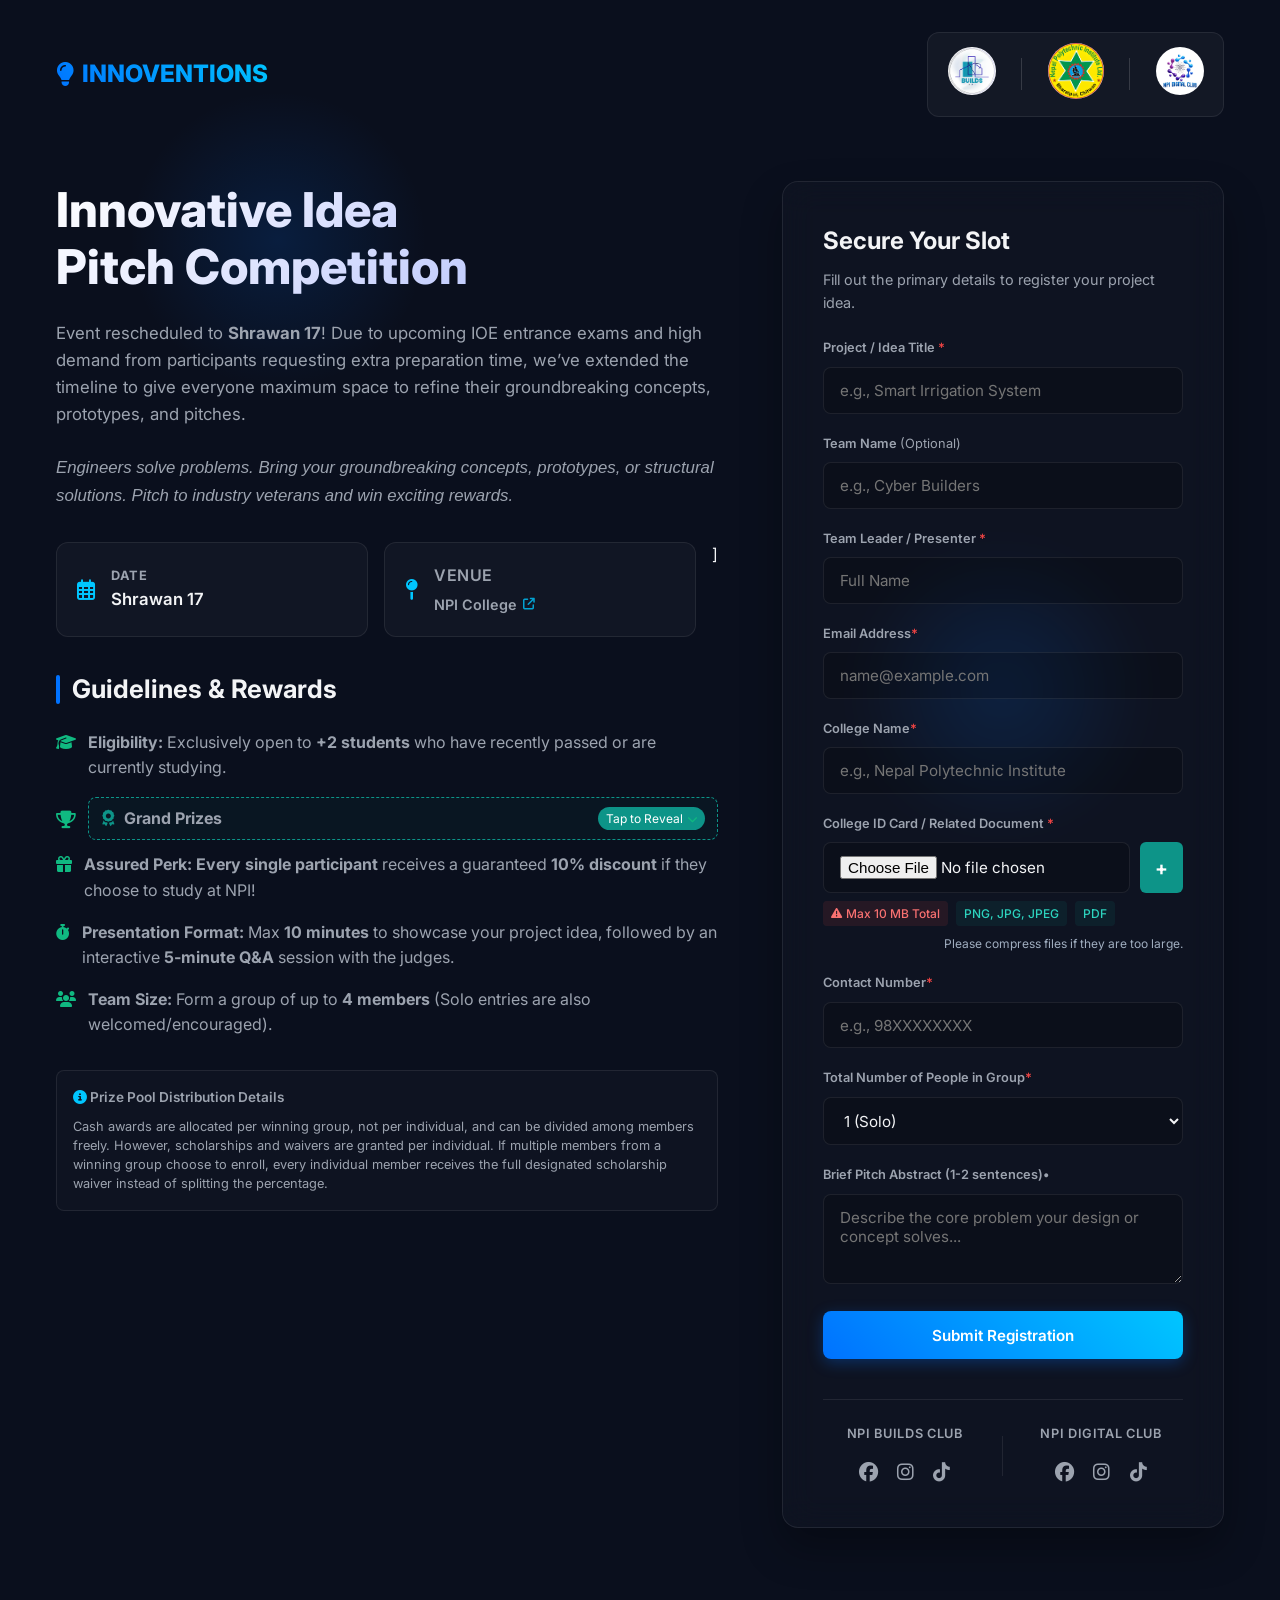
==== commit 23c19578: "reopen" ====
--- a/index.html
+++ b/index.html
@@ -4,24 +4,18 @@
     <meta charset="UTF-8">
     <meta name="viewport" content="width=device-width, initial-scale=1.0">
     <title>Engineers' Day - Idea Pitch Competition</title>
-    
     <!-- Google Fonts & FontAwesome Icons -->
     <link href="https://fonts.googleapis.com/css2?family=Inter:wght@300;400;600;800&display=swap" rel="stylesheet">
     <link rel="stylesheet" href="https://cdnjs.cloudflare.com/ajax/libs/font-awesome/6.4.0/css/all.min.css">
-    
     <!-- External CSS Link -->
     <link rel="stylesheet" href="style.css">
 </head>
 <body>
 
-    <!-- ==========================================================================
-        HEADER & BRANDING SECTION
-        ========================================================================== -->
     <header class="animate-fade-in">
-        <div class="logo">
-            <i class="fa-solid fa-lightbulb"></i> INNOVENTIONS
-        </div>
+        <div class="logo"><i class="fa-solid fa-lightbulb"></i> INNOVENTIONS</div>
         
+        <!-- Symmetrical Host Branding Block with Clickable Links -->
         <div class="host-branding">
             <!-- Builds Club Link -->
             <a href="https://npi-builds.vercel.app/" target="_blank" rel="noopener noreferrer" class="brand-link">
@@ -44,84 +38,59 @@
         </div>
     </header>
 
-    <!-- ==========================================================================
-        MAIN CONTAINER
-        ========================================================================== -->
     <div class="container">
         
-        <!-- LEFT COLUMN: BRANDING, META, AND GUIDELINES -->
+        <!-- Left Column: Branding and Overview Details -->
         <div class="hero-section">
             <h1 class="animate-slide-up" style="--delay: 1;">Innovative Idea<br>Pitch Competition</h1>
+            
             <p class="tagline animate-slide-up" style="--delay: 2;">
-                Engineers solve problems. Bring your groundbreaking concepts, prototypes, or structural solutions. Pitch to industry veterans and win exciting rewards.
-            </p>
+                Event rescheduled to <strong>Shrawan 17</strong>! Due to upcoming IOE entrance exams and high demand from participants requesting extra preparation time, we’ve extended the timeline to give everyone maximum space to refine their groundbreaking concepts, prototypes, and pitches.
+<br><br>
+                
+             <i>   Engineers solve problems. Bring your groundbreaking concepts, prototypes, or structural solutions. Pitch to industry veterans and win exciting rewards.</i></p>
             
             <div class="event-meta animate-slide-up" style="--delay: 3;">
                 <div class="meta-card">
                     <i class="fa-regular fa-calendar-days"></i>
                     <div>
                         <h3>Date</h3>
-                        <p>Rescheduling / Under Review</p>
-                    </div>
-                </div>
-
-                <!-- Clickable Venue Card -->
-                <a href="https://maps.app.goo.gl/R268PTVvBNnVY15q8" target="_blank" rel="noopener noreferrer" class="meta-card venue-link" style="text-decoration: none; color: inherit;">
+                        <p>Shrawan 17</p>
+                    </div>
+                </div>
+
+
+
+
+
+
+
+
+
+
+<!-- Clickable Venue Card linking to your exact Google Maps location -->
+                <a href="https://maps.app.goo.gl/R268PTVvBNnVY15q8" target="_blank" rel="noopener noreferrer" class="meta-card" style="text-decoration: none; color: inherit; display: flex; align-items: center; gap: 1rem; width: 100%;">
                     <i class="fa-solid fa-map-pin"></i>
                     <div>
-                        <h3 style="margin: 0; font-size: 0.8rem; font-weight: 600;">Venue</h3>
-                        <p style="margin: 4px 0 0 0; font-size: 0.95rem; color: var(--text-muted); display: flex; align-items: center; gap: 6px;">
+                        <h3 style="margin: 0; font-size: 1rem; font-weight: 600;">Venue</h3>
+                        <p style="margin: 4px 0 0 0; font-size: 0.9rem; color: var(--text-muted); display: flex; align-items: center; gap: 6px;">
                             NPI College <i class="fa-solid fa-arrow-up-right-from-square" style="font-size: 0.75rem; opacity: 0.8;"></i>
                         </p>
                     </div>
                 </a>
-            </div>
-
-            <!-- MOBILE-ONLY LATE NOTICE (Visible on < 968px) -->
-            <div class="mobile-form-placeholder">
-                <div style="background: linear-gradient(135deg, rgba(239, 68, 68, 0.15), rgba(13, 148, 136, 0.15)); border: 1px solid rgba(239, 68, 68, 0.4); border-radius: 12px; padding: 1.5rem; text-align: center; margin-bottom: 1.5rem; box-shadow: 0 4px 20px rgba(0,0,0,0.3);">
-                    <div style="display: inline-flex; align-items: center; gap: 8px; background: rgba(239, 68, 68, 0.2); color: #f87171; border: 1px solid rgba(239, 68, 68, 0.3); padding: 4px 12px; border-radius: 20px; font-size: 0.8rem; font-weight: 600; margin-bottom: 1rem;">
-                        <i class="fa-solid fa-clock-rotate-left"></i> Deadline Reached & Schedule Adjusting
-                    </div>
-
-                    <h3 style="color: #f8fafc; font-size: 1.3rem; font-weight: 700; margin: 0 0 0.5rem 0;">Missed the Registration Cutoff?</h3>
-                    
-                    <p style="color: #cbd5e1; font-size: 0.88rem; line-height: 1.5; margin: 0 0 1.25rem 0; max-width: 420px; margin-left: auto; margin-right: auto;">
-                        The automated portal is locked, but due to high demand and active timeline adjustments, a brief grace period is open. If you have a project ready and urgently wish to participate, contact the management team directly before slots fully close.
-                    </p>
-
-                    <div style="display: flex; gap: 10px; justify-content: center; flex-wrap: wrap; margin-bottom: 1.5rem;">
-                        <a href="https://wa.me/9779845082551?text=Hello%2C%20I%20want%20to%20register%20my%20team%20for%20INNOVENTIONS%20after%20the%20deadline." target="_blank" rel="noopener noreferrer" style="background: #25D366; color: white; text-decoration: none; padding: 0.65rem 1.2rem; border-radius: 8px; font-weight: 600; font-size: 0.85rem; display: inline-flex; align-items: center; gap: 8px; transition: transform 0.2s;">
-                            <i class="fa-brands fa-whatsapp" style="font-size: 1.1rem;"></i> Message Us to Register
-                        </a>
-                    </div>
-
-                    <!-- Dual-Club Social Footer Links -->
-                    <div class="social-branding-footer">
-                        <div class="club-social-block">
-                            <h4>NPI Builds Club</h4>
-                            <div class="social-icons">
-                                <a href="https://www.facebook.com/profile.php?id=61591646105792" target="_blank" rel="noopener noreferrer" title="Facebook"><i class="fa-brands fa-facebook"></i></a>
-                                <a href="https://www.instagram.com/npibuids/" target="_blank" rel="noopener noreferrer" title="Instagram"><i class="fa-brands fa-instagram"></i></a>
-                                <a href="https://www.tiktok.com/@npi.builds" target="_blank" rel="noopener noreferrer" title="TikTok"><i class="fa-brands fa-tiktok"></i></a>
-                            </div>
-                        </div>
-                        
-                        <div class="social-vertical-divider"></div>
-
-                        <div class="club-social-block">
-                            <h4>NPI Digital Club</h4>
-                            <div class="social-icons">
-                                <a href="https://www.facebook.com/profile.php?id=61587278999438" target="_blank" rel="noopener noreferrer" title="Facebook"><i class="fa-brands fa-facebook"></i></a>
-                                <a href="https://www.instagram.com/npi_digital_club/" target="_blank" rel="noopener noreferrer" title="Instagram"><i class="fa-brands fa-instagram"></i></a>
-                                <a href="https://www.tiktok.com/@npi.digital.club" target="_blank" rel="noopener noreferrer" title="TikTok"><i class="fa-brands fa-tiktok"></i></a>
-                            </div>
-                        </div>
-                    </div>
-                </div>
-            </div>
-
-            <!-- GUIDELINES & REWARDS SECTION -->
+
+
+
+]
+
+
+
+            </div>
+
+            <!-- Mobile-only injected container (Hidden on Desktop via CSS) -->
+            <div class="mobile-form-placeholder"></div>
+
+            <!-- Guidelines & Details Section -->
             <div class="details-block animate-slide-up" style="--delay: 4;">
                 <h2>Guidelines & Rewards</h2>
                 <ul class="perks-list">
@@ -143,9 +112,9 @@
                                     </span>
                                 </summary>
                                 <div class="prize-dropdown-content" style="margin-top: 0.75rem; padding-top: 0.75rem; border-top: 1px solid rgba(13, 148, 136, 0.15); line-height: 1.6;">
-                                    • <strong>1st Place:</strong> <span class="neongreen-text" style="color: #2dd4bf; font-weight: 600;">NPR 10,000</span> + <strong>50% Scholarship</strong> for 1st Year at NPI.<br>
-                                    • <strong>2nd Place:</strong> <span class="neongreen-text" style="color: #2dd4bf; font-weight: 600;">NPR 7,000</span> + <strong>30% Scholarship</strong> for 1st Year at NPI.<br>
-                                    • <strong>3rd Place:</strong> <span class="neongreen-text" style="color: #2dd4bf; font-weight: 600;">NPR 4,000</span> + <strong>20% Scholarship</strong> for 1st Year at NPI.
+                                    • <strong>1st Place:</strong> <span class="neongreen-text" style="color: #2dd4bf; font-weight: 600;">NPR 10,000 </span> + <strong>50% Scholarship</strong> for 1st Year at NPI.<br>
+                                    • <strong>2nd Place:</strong> <span class="neongreen-text" style="color: #2dd4bf; font-weight: 600;">NPR 7,000 </span> + <strong>30% Scholarship</strong> for 1st Year at NPI.<br>
+                                    • <strong>3rd Place:</strong> <span class="neongreen-text" style="color: #2dd4bf; font-weight: 600;">NPR 4,000 </span> + <strong>20% Scholarship</strong> for 1st Year at NPI.
                                 </div>
                             </details>
                         </span>
@@ -164,106 +133,53 @@
                     </li>
                 </ul>
 
-                <!-- Terms & Conditions Block -->
+                <!-- Elegant Terms & Conditions Accordion / Detail Block -->
                 <div style="margin-top: 2rem; padding: 1rem; background: rgba(255, 255, 255, 0.02); border: 1px solid var(--border-color); border-radius: 8px;">
                     <p style="font-size: 0.85rem; color: var(--text-muted); font-weight: 600; margin-bottom: 0.5rem;">
                         <i class="fa-solid fa-circle-info" style="color: var(--secondary);"></i> Prize Pool Distribution Details
                     </p>
                     <p style="font-size: 0.8rem; color: var(--text-muted); line-height: 1.5;">
-                        Cash awards are allocated per winning group, not per individual, and can be divided among members freely. However, scholarships and waivers are granted per individual. If multiple members from a winning group choose to enroll, every individual member receives the full designated scholarship waiver instead of splitting the percentage.
+                    Cash awards are allocated per winning group, not per individual, and can be divided among members freely. However, scholarships and waivers are granted per individual. If multiple members from a winning group choose to enroll, every individual member receives the full designated scholarship waiver instead of splitting the percentage.
                     </p>
                 </div>
             </div>
-        </div> <!-- End of hero-section -->
-
-        <!-- DESKTOP RIGHT COLUMN LATE NOTICE (Visible on >= 968px) -->
-        <div class="desktop-form-column">
-            <div style="background: linear-gradient(135deg, rgba(239, 68, 68, 0.15), rgba(13, 148, 136, 0.15)); border: 1px solid rgba(239, 68, 68, 0.4); border-radius: 12px; padding: 1.5rem; text-align: center; margin-bottom: 1.5rem; box-shadow: 0 4px 20px rgba(0,0,0,0.3);">
-                
-                <div style="display: inline-flex; align-items: center; gap: 8px; background: rgba(239, 68, 68, 0.2); color: #f87171; border: 1px solid rgba(239, 68, 68, 0.3); padding: 4px 12px; border-radius: 20px; font-size: 0.8rem; font-weight: 600; margin-bottom: 1rem;">
-                    <i class="fa-solid fa-clock-rotate-left"></i> Deadline Reached & Schedule Adjusting
-                </div>
-
-                <h3 style="color: #f8fafc; font-size: 1.3rem; font-weight: 700; margin: 0 0 0.5rem 0;">Missed the Registration Cutoff?</h3>
-                
-                <p style="color: #cbd5e1; font-size: 0.88rem; line-height: 1.5; margin: 0 0 1.25rem 0; max-width: 420px; margin-left: auto; margin-right: auto;">
-                    The automated portal is locked, but due to high demand and active timeline adjustments, a brief grace period is open. If you have a project ready and urgently wish to participate, contact the management team directly before slots fully close.
-                </p>
-
-                <div style="display: flex; gap: 10px; justify-content: center; flex-wrap: wrap; margin-bottom: 1.5rem;">
-                    <a href="https://wa.me/9779845082551?text=Hello%2C%20I%20want%20to%20register%20my%20team%20for%20INNOVENTIONS%20after%20the%20deadline." target="_blank" rel="noopener noreferrer" style="background: #25D366; color: white; text-decoration: none; padding: 0.65rem 1.2rem; border-radius: 8px; font-weight: 600; font-size: 0.85rem; display: inline-flex; align-items: center; gap: 8px; transition: transform 0.2s;">
-                        <i class="fa-brands fa-whatsapp" style="font-size: 1.1rem;"></i> Message Us to Register
-                    </a>
-                </div>
-
-                <!-- Dual-Club Social Footer Links -->
-                <div class="social-branding-footer">
-                    <div class="club-social-block">
-                        <h4>NPI Builds Club</h4>
-                        <div class="social-icons">
-                            <a href="https://www.facebook.com/profile.php?id=61591646105792" target="_blank" rel="noopener noreferrer" title="Facebook"><i class="fa-brands fa-facebook"></i></a>
-                            <a href="https://www.instagram.com/npibuids/" target="_blank" rel="noopener noreferrer" title="Instagram"><i class="fa-brands fa-instagram"></i></a>
-                            <a href="https://www.tiktok.com/@npi.builds" target="_blank" rel="noopener noreferrer" title="TikTok"><i class="fa-brands fa-tiktok"></i></a>
-                        </div>
-                    </div>
-                    
-                    <div class="social-vertical-divider"></div>
-
-                    <div class="club-social-block">
-                        <h4>NPI Digital Club</h4>
-                        <div class="social-icons">
-                            <a href="https://www.facebook.com/profile.php?id=61587278999438" target="_blank" rel="noopener noreferrer" title="Facebook"><i class="fa-brands fa-facebook"></i></a>
-                            <a href="https://www.instagram.com/npi_digital_club/" target="_blank" rel="noopener noreferrer" title="Instagram"><i class="fa-brands fa-instagram"></i></a>
-                            <a href="https://www.tiktok.com/@npi.digital.club" target="_blank" rel="noopener noreferrer" title="TikTok"><i class="fa-brands fa-tiktok"></i></a>
-                        </div>
-                    </div>
-                </div>
-            </div>
         </div>
 
-    </div> <!-- End of .container -->
-
-    <!-- ==========================================================================
-        INACTIVE REGISTRATION FORM TEMPLATE
-        (Copy/Move content inside here into .desktop-form-column when opening registration)
-        ========================================================================== -->
-    <template id="registrationFormTemplate">
+        <!-- Desktop Right Column / Mobile Inline Container -->
+      <!-- Desktop Right Column / Mobile Inline Container -->
         <div class="form-card animate-pop-in" id="registrationCard">
             <h2>Secure Your Slot</h2>
             <p>Fill out the primary details to register your project idea.</p>
             
             <form id="registrationForm">
-                <!-- Project Name -->
+                <!-- Project Name (Mandatory) -->
                 <div class="form-group">
                     <label for="projectName">Project / Idea Title <span style="color: #ef4444;">*</span></label>
                     <input type="text" id="projectName" name="projectName" class="form-control" placeholder="e.g., Smart Irrigation System" required>
                 </div>
 
-                <!-- Team Name -->
+                <!-- Team Name (Optional) -->
                 <div class="form-group">
                     <label for="teamName">Team Name <span style="color: var(--text-muted); font-weight: normal;">(Optional)</span></label>
                     <input type="text" id="teamName" name="teamName" class="form-control" placeholder="e.g., Cyber Builders">
                 </div>
 
-                <!-- Leader Name -->
-                <div class="form-group">
-                    <label for="leaderName">Team Leader / Presenter <span style="color: #ef4444;">*</span></label>
+                <div class="form-group">
+                    <label for="leaderName">Team Leader / Presenter <span style="color: #ef4444;">*</span> </label>
                     <input type="text" id="leaderName" name="leaderName" class="form-control" placeholder="Full Name" required>
                 </div>
 
-                <!-- Email Address -->
-                <div class="form-group">
-                    <label for="email">Email Address <span style="color: #ef4444;">*</span></label>
+                <div class="form-group">
+                    <label for="email">Email Address<span style="color: #ef4444;">*</span> </label>
                     <input type="email" id="email" name="email" class="form-control" placeholder="name@example.com" required>
                 </div>
 
-                <!-- College Name -->
-                <div class="form-group">
-                    <label for="collegeName">College Name <span style="color: #ef4444;">*</span></label>
+                <div class="form-group">
+                    <label for="collegeName">College Name<span style="color: #ef4444;">*</span> </label>
                     <input type="text" id="collegeName" name="collegeName" class="form-control" placeholder="e.g., Nepal Polytechnic Institute" required>
                 </div>
 
-                <!-- Multiple File Upload -->
+                <!-- Required Multiple File Upload Component with dynamic "+" integration -->
                 <div class="form-group">
                     <label style="font-weight: 600; display: block; margin-bottom: 8px;">
                         College ID Card / Related Document <span style="color: #ef4444;">*</span>
@@ -280,21 +196,25 @@
                         <span style="background-color: rgba(239, 68, 68, 0.1); color: #f87171; font-size: 0.75rem; padding: 3px 8px; border-radius: 4px; font-weight: 500; display: inline-flex; align-items: center; gap: 4px;">
                             <i class="fa-solid fa-triangle-exclamation" style="font-size: 0.7rem;"></i> Max 10 MB Total
                         </span>
-                        <span style="background-color: rgba(13, 148, 136, 0.1); color: #2dd4bf; font-size: 0.75rem; padding: 3px 8px; border-radius: 4px; font-weight: 500;">PNG, JPG, JPEG</span>
-                        <span style="background-color: rgba(13, 148, 136, 0.1); color: #2dd4bf; font-size: 0.75rem; padding: 3px 8px; border-radius: 4px; font-weight: 500;">PDF</span>
-                        <span style="color: #a0aec0; font-size: 0.75rem; margin-left: auto;">Please compress files if too large.</span>
-                    </div>
-                </div>
-
-                <!-- Contact Number -->
-                <div class="form-group">
-                    <label for="contactnum">Contact Number <span style="color: #ef4444;">*</span></label>
+                        <span style="background-color: rgba(13, 148, 136, 0.1); color: #2dd4bf; font-size: 0.75rem; padding: 3px 8px; border-radius: 4px; font-weight: 500;">
+                            PNG, JPG, JPEG
+                        </span>
+                        <span style="background-color: rgba(13, 148, 136, 0.1); color: #2dd4bf; font-size: 0.75rem; padding: 3px 8px; border-radius: 4px; font-weight: 500;">
+                            PDF
+                        </span>
+                        <span style="color: #a0aec0; font-size: 0.75rem; margin-left: auto;">
+                            Please compress files if they are too large.
+                        </span>
+                    </div>
+                </div>
+
+                <div class="form-group">
+                    <label for="contactnum">Contact Number<span style="color: #ef4444;">*</span> </label>
                     <input type="tel" id="contactnum" name="contactnum" class="form-control" placeholder="e.g., 98XXXXXXXX" pattern="[0-9]{10}" title="Please enter a valid 10-digit mobile number" required>
                 </div>
 
-                <!-- Team Size -->
-                <div class="form-group">
-                    <label for="teamSize">Total Number of People in Group <span style="color: #ef4444;">*</span></label>
+                <div class="form-group">
+                    <label for="teamSize">Total Number of People in Group<span style="color: #ef4444;">*</span> </label>
                     <select id="teamSize" name="teamSize" class="form-control" required>
                         <option value="1">1 (Solo)</option>
                         <option value="2">2 People</option>
@@ -303,19 +223,19 @@
                     </select>
                 </div>
 
-                <!-- Dynamic Container for extra member fields -->
+                <!-- Dynamic Container where extra member fields appear -->
                 <div id="dynamicMembersContainer"></div>
 
-                <!-- Idea Abstract -->
-                <div class="form-group">
-                    <label for="ideaAbstract">Brief Pitch Abstract (1-2 sentences) <span style="color: #ef4444;">*</span></label>
+                <div class="form-group">
+                    <label for="ideaAbstract">Brief Pitch Abstract (1-2 sentences)<span class="required-dot">•</span></label>
                     <textarea id="ideaAbstract" name="ideaAbstract" class="form-control" placeholder="Describe the core problem your design or concept solves..." required></textarea>
                 </div>
 
                 <button type="submit" class="btn-submit">Submit Registration</button>
             </form>
-
-            <!-- Dual-Club Social Footer Links -->
+        
+
+            <!-- Symmetrical Dual-Club Social Links -->
             <div class="social-branding-footer">
                 <div class="club-social-block">
                     <h4>NPI Builds Club</h4>
@@ -337,12 +257,10 @@
                     </div>
                 </div>
             </div>
-        </div>
-    </template>
-
-    <!-- ==========================================================================
-        TOAST & MODAL OVERLAYS
-        ========================================================================== -->
+        </div> <!-- End of registrationCard -->
+
+    </div>
+
     <div class="toast" id="successToast">
         <i class="fa-solid fa-circle-check"></i> Registration submitted successfully!
     </div>
@@ -354,7 +272,7 @@
             <p style="color: var(--text-muted); margin-bottom: 1.5rem;">Please check all details carefully before submitting. You cannot modify them after confirmation.</p>
             
             <div id="reviewSummary" class="review-grid">
-                <!-- JavaScript injects dynamic summary here -->
+                <!-- JavaScript will inject the data summaries here dynamically -->
             </div>
             
             <div class="modal-actions">
@@ -363,21 +281,41 @@
             </div>
         </div>
     </div>
-
-    <!-- Isolated Loading Overlay -->
-    <div id="submitLoadingOverlay" style="display: none; position: fixed; top: 0; left: 0; width: 100%; height: 100%; background: rgba(15, 23, 42, 0.95); z-index: 99999; justify-content: center; align-items: center; flex-direction: column; text-align: center; padding: 20px;">
-        <div class="loader-spinner" style="border: 4px solid rgba(255, 255, 255, 0.1); width: 60px; height: 60px; border-radius: 50%; border-left-color: #0d9488; animation: custom-spin 1s linear infinite; margin-bottom: 24px;"></div>
-        
-        <h3 style="margin: 0 0 12px 0; color: #f8fafc; font-size: 1.4rem; font-weight: 600;">Uploading Documents...</h3>
-        
-        <p style="margin: 0; color: #94a3b8; max-width: 420px; line-height: 1.6; font-size: 0.95rem;">
-            We are saving your registration and uploading your ID files. This process usually takes <strong>1 to 2 minutes</strong> depending on your network upload speed.
-        </p>
-        
-        <p style="margin: 16px 0 0 0; color: #f87171; font-weight: 600; font-size: 0.9rem;">
-            ⚠️ Please do not close, refresh, or leave this tab!
-        </p>
-    </div>
+    
+
+
+
+
+<!-- Completely Isolated Loading Overlay -->
+<div id="submitLoadingOverlay" style="display: none; position: fixed; top: 0; left: 0; width: 100%; height: 100%; background: rgba(15, 23, 42, 0.95); z-index: 99999; justify-content: center; align-items: center; flex-direction: column; text-align: center; padding: 20px; box-sizing: border-box;">
+    <!-- Simple CSS Animated Spinner -->
+    <div class="loader-spinner" style="border: 4px solid rgba(255, 255, 255, 0.1); width: 60px; height: 60px; border-radius: 50%; border-left-color: #0d9488; animation: custom-spin 1s linear infinite; margin-bottom: 24px;"></div>
+    
+    <h3 style="margin: 0 0 12px 0; color: #f8fafc; font-size: 1.4rem; font-family: sans-serif; font-weight: 600;">Uploading Documents...</h3>
+    
+    <p style="margin: 0; color: #94a3b8; max-width: 420px; line-height: 1.6; font-size: 0.95rem; font-family: sans-serif;">
+        We are saving your registration and uploading your ID files. This process usually takes <strong>1 to 2 minutes</strong> depending on your network upload speed.
+    </p>
+    
+    <p style="margin: 16px 0 0 0; color: #f87171; font-weight: 600; font-size: 0.9rem; font-family: sans-serif;">
+        ⚠️ Please do not close, refresh, or leave this tab!
+    </p>
+</div>
+
+<!-- Simple Keyframe Animation Rule -->
+<style>
+@keyframes custom-spin {
+    0% { transform: rotate(0deg); }
+    100% { transform: rotate(360deg); }
+}
+</style>
+
+
+
+
+
+
+
 
     <!-- External JavaScript Link -->
     <script src="script.js"></script>
